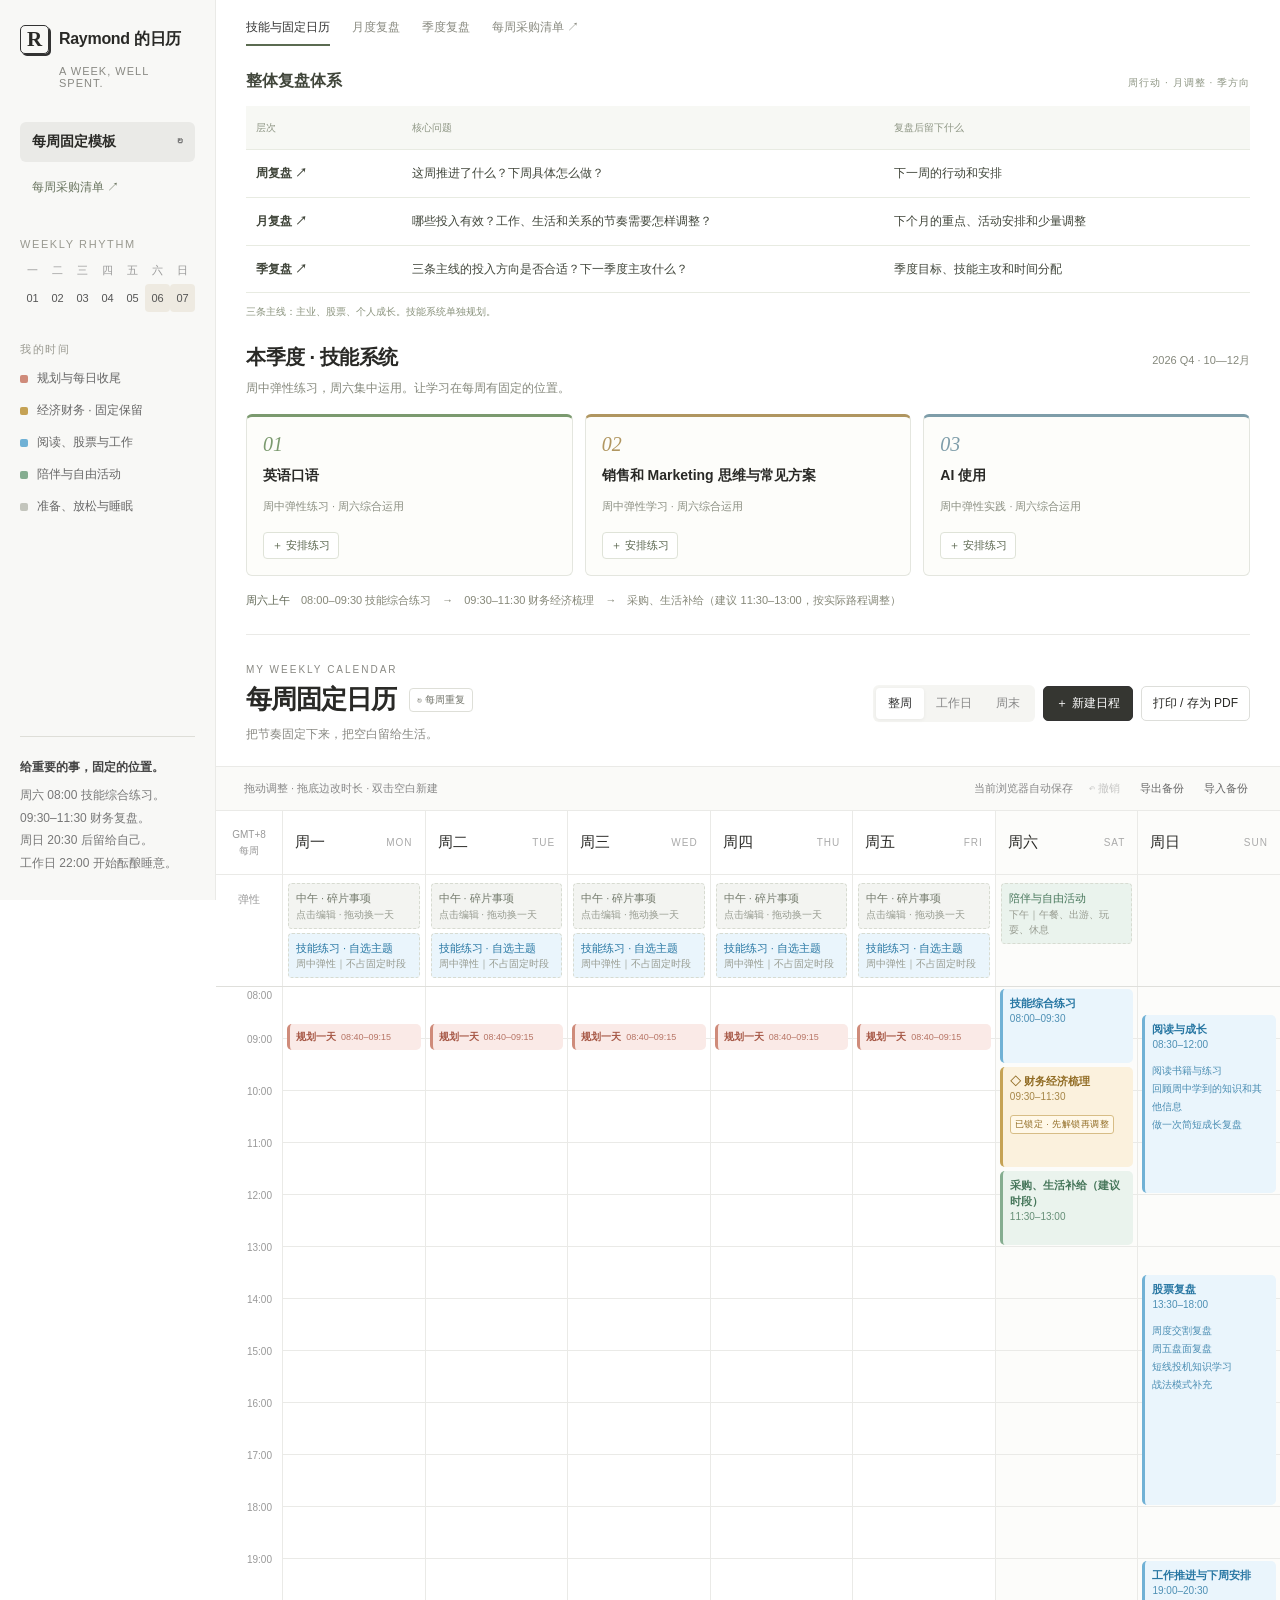
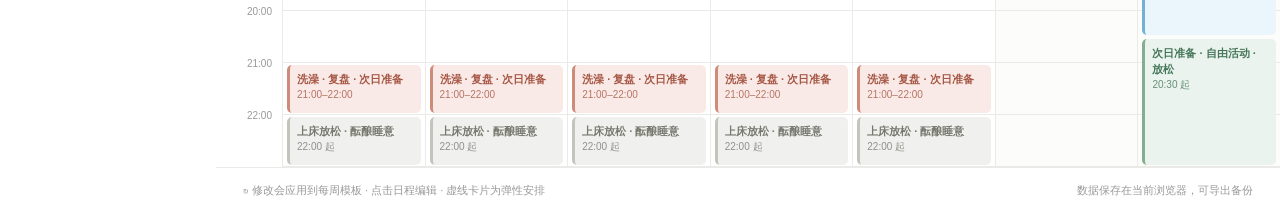
==== docs/index.html @ 2f9216f2 "Publish weekly rhythm calendar and monthly quarterly reviews" ====
<!doctype html>
<html lang="zh-CN">
<head>
<meta charset="utf-8"><meta name="viewport" content="width=device-width,initial-scale=1">
<meta name="theme-color" content="#f8f8f6"><title>每周固定日历 · Raymond</title>
<style>
:root{--ink:#292926;--muted:#898983;--line:#eaeae7;--paper:#fff;--sidebar:#f8f8f6;--hour:52px;--blue:#eaf5fc;--blue-ink:#2877a3;--green:#eaf3ed;--green-ink:#46765a;--rose:#faeae7;--rose-ink:#a65745;--gold:#fbf1dd;--gold-ink:#916c24}*{box-sizing:border-box}body{margin:0;color:var(--ink);background:var(--paper);font-family:"Segoe UI","Microsoft YaHei",sans-serif;font-size:14px}button{font:inherit;cursor:pointer;color:inherit}button:focus-visible{outline:3px solid #6fa3c2;outline-offset:3px}button{touch-action:manipulation}.app{display:flex;min-height:100vh}.sidebar{width:216px;flex-shrink:0;background:var(--sidebar);border-right:1px solid var(--line);padding:25px 20px;display:flex;flex-direction:column;position:sticky;top:0;height:100vh}.brand{display:flex;align-items:center;gap:10px;font-size:16px;font-weight:650;letter-spacing:-.3px}.logo{border:1.5px solid #333;border-radius:5px;height:29px;width:29px;display:grid;place-items:center;font:600 21px Georgia,serif;box-shadow:2px 2px 0 #333}.owner{margin:11px 0 33px 39px;color:var(--muted);font-size:11px;letter-spacing:1px}.nav{border:0;border-radius:6px;background:#eaeae7;text-align:left;padding:11px 12px;font-weight:600;display:flex;justify-content:space-between}.nav span{color:#777;font-size:12px}.label{color:#999990;font-size:11px;letter-spacing:1.6px;margin:30px 0 13px}.weekmini{display:grid;grid-template-columns:repeat(7,1fr);text-align:center;gap:6px 0;font-size:11px;color:#999}.weekmini b{font-weight:500;color:#555;line-height:28px}.weekmini b:nth-last-child(-n+2){background:#eeeae1;border-radius:4px}.legend{display:grid;gap:15px;font-size:12px;color:#666}.legend div{display:flex;align-items:center;gap:9px}.dot{width:8px;height:8px;border-radius:2px;background:var(--dot)}.fixed-note{border-top:1px solid #deded8;margin-top:auto;padding-top:19px;line-height:1.9;color:#777;font-size:12px}.fixed-note strong{display:block;color:#444;font-weight:600;margin-bottom:5px}.main{min-width:0;flex:1}.topbar{padding:26px 30px 23px;display:flex;align-items:center;justify-content:space-between;gap:20px}.eyebrow{font-size:10px;letter-spacing:2px;color:var(--muted);margin-bottom:7px}.title{display:flex;align-items:center;gap:13px}h1{font-size:26px;letter-spacing:-1px;margin:0;font-weight:650}.pill{font-size:10px;color:#73756b;border:1px solid #dedfd8;padding:4px 7px;border-radius:4px;white-space:nowrap}.subtitle{color:var(--muted);font-size:12px;margin-top:9px}.actions{display:flex;align-items:center;gap:12px}.tabs{display:flex;background:#f5f5f2;border-radius:6px;padding:3px}.tabs button{padding:7px 12px;background:none;border:0;border-radius:4px;color:#888;font-size:12px;white-space:nowrap}.tabs button[aria-pressed="true"]{background:#fff;color:#333;box-shadow:0 1px 4px #0000000e}.print{border:1px solid #dddeda;background:#fff;padding:8px 11px;border-radius:5px;font-size:12px;white-space:nowrap}.calendar-scroll{overflow:auto;border-top:1px solid var(--line)}.calendar{min-width:960px;--cols:7}.head,.flex-row,.grid{display:grid;grid-template-columns:66px repeat(var(--cols),minmax(0,1fr))}.head{height:64px;background:#fff;border-bottom:1px solid var(--line)}.tz{color:#999;font-size:10px;text-align:center;align-self:center;line-height:1.6}.day-head{border-left:1px solid var(--line);padding:13px 12px;display:flex;justify-content:space-between;align-items:center}.day-head strong{font-size:15px;font-weight:550;white-space:nowrap}.day-head small{font-size:10px;color:#aaa;letter-spacing:1px}.weekend{background:#fcfcfa}.flex-row{min-height:84px;border-bottom:1px solid #dfdfdb}.flex-label{font-size:11px;color:#999;text-align:center;padding-top:17px}.flex-cell{padding:8px 5px;border-left:1px solid var(--line);display:flex;flex-direction:column;gap:4px}.flex-event{display:block;width:100%;background:#f3f4f1;color:#737a6c;border:1px dashed #d7dbd1;border-radius:4px;padding:6px 7px;font-size:11px;text-align:left;line-height:1.5}.flex-event small{display:block;color:#979b90;font-size:10px}.flex-event.sat{background:var(--green);border-color:#cfdfd1;color:var(--green-ink)}.flex-empty{color:#b0b0a9;font-size:10px;padding:9px 6px}.grid{position:relative;height:calc(var(--hour)*15)}.times{position:relative}.time{position:absolute;right:10px;transform:translateY(-50%);color:#999;font-size:10px;font-variant-numeric:tabular-nums}.time:first-child{transform:translateY(3px)}.day{position:relative;border-left:1px solid var(--line);background-image:linear-gradient(to bottom,transparent calc(var(--hour) - 1px),var(--line) calc(var(--hour) - 1px));background-size:100% var(--hour)}.event{display:flex;flex-direction:column;align-items:flex-start;justify-content:flex-start;position:absolute;left:4px;right:4px;border:0;border-left:3px solid var(--accent);border-radius:5px;background:var(--bg);color:var(--fg);padding:7px 7px;text-align:left;overflow:hidden;transition:filter .15s,box-shadow .15s;line-height:1.45}.event:hover{filter:brightness(.98);box-shadow:0 2px 7px #00000010;z-index:2}.event strong{font-size:11px;font-weight:600;display:block}.event .clock{font-size:10px;font-variant-numeric:tabular-nums;opacity:.8}.event .desc{font-size:10px;opacity:.82;margin-top:9px;line-height:1.8}.event.compact{flex-direction:row;padding:3px 6px;display:flex;align-items:center;gap:5px;flex-wrap:wrap;align-content:center}.event.compact strong{font-size:10px}.event.compact .clock{font-size:9px}.event.blue{--bg:var(--blue);--fg:var(--blue-ink);--accent:#70b1d5}.event.rose{--bg:var(--rose);--fg:var(--rose-ink);--accent:#cf8b7a}.event.gold{--bg:var(--gold);--fg:var(--gold-ink);--accent:#c5a254}.event.green{--bg:var(--green);--fg:var(--green-ink);--accent:#85ad90}.event.grey{--bg:#f0f0ee;--fg:#77796f;--accent:#c3c5bc}.lock{display:inline-block;font-size:9px;letter-spacing:.5px;border:1px solid #d7bd86;background:#fff8e8;padding:2px 4px;margin-top:10px;border-radius:3px}.open-time{position:absolute;left:10px;right:10px;top:33%;text-align:center;color:#c4c4bd;font-size:10px;letter-spacing:1px;pointer-events:none}.foot{padding:15px 27px;color:#999;font-size:11px;display:flex;justify-content:space-between;gap:15px;border-top:1px solid var(--line)}dialog{border:1px solid #e2e2db;box-shadow:0 20px 70px #0002;border-radius:12px;max-width:440px;width:calc(100% - 32px);padding:30px;color:var(--ink)}dialog::backdrop{background:#1c241b44;backdrop-filter:blur(2px)}.close{position:absolute;right:13px;top:10px;background:none;border:0;font-size:24px;color:#999}dialog h2{font-size:21px;margin:12px 0;line-height:1.5}dialog p{color:#777;line-height:1.9;font-size:13px}.detail-time{font-size:12px;color:#777}.detail-rule{background:#f7f6f0;border-radius:6px;padding:12px 14px;font-size:12px;color:#84734d;line-height:1.8}.detail-list{padding-left:20px;line-height:2.2;font-size:13px}.no-print{display:block}@media(min-width:1650px){:root{--hour:58px}.event strong{font-size:13px}.event .desc{font-size:12px}.event .clock{font-size:11px}}@media(max-width:1100px){.sidebar{width:180px;padding:23px 15px}.topbar{padding:22px 20px;align-items:flex-start;flex-direction:column;gap:16px}.actions{width:100%;justify-content:space-between}}@media(max-width:700px){.sidebar{display:none}.topbar{padding:21px 18px}.subtitle{font-size:11px}h1{font-size:25px}.calendar[data-view="weekend"]{min-width:440px}.calendar[data-view="weekday"]{min-width:760px}.foot{padding:14px 18px;line-height:1.8;flex-direction:column;gap:2px}.print{padding:8px}.day-head{padding:12px 8px}.day-head small{display:none}}@media print{@page{size:A3 landscape;margin:10mm}:root{--hour:42px}.sidebar,.actions,.subtitle,.foot,dialog{display:none!important}.topbar{padding:0 0 16px}.calendar-scroll{overflow:visible}.calendar{min-width:0!important}.event{print-color-adjust:exact;-webkit-print-color-adjust:exact}.app{display:block}.grid{break-inside:avoid}.event .desc{font-size:9px}.head{height:40px}.flex-row{min-height:65px}}
</style>
<link rel="stylesheet" href="editor.css"><link rel="stylesheet" href="quarter.css"><link rel="stylesheet" href="review-framework.css"></head>
<body>
<div class="app">
<aside class="sidebar"><div class="brand"><span class="logo">R</span>Raymond 的日历</div><div class="owner">A WEEK, WELL SPENT.</div><div class="nav">每周固定模板 <span>↻</span></div><a class="shopping-link" href="shopping.html">每周采购清单 ↗</a><div class="label">WEEKLY RHYTHM</div><div class="weekmini"><span>一</span><span>二</span><span>三</span><span>四</span><span>五</span><span>六</span><span>日</span><b>01</b><b>02</b><b>03</b><b>04</b><b>05</b><b>06</b><b>07</b></div><div class="label">我的时间</div><div class="legend"><div><i class="dot" style="--dot:#cf8b7a"></i>规划与每日收尾</div><div><i class="dot" style="--dot:#c5a254"></i>经济财务 · 固定保留</div><div><i class="dot" style="--dot:#70b1d5"></i>阅读、股票与工作</div><div><i class="dot" style="--dot:#85ad90"></i>陪伴与自由活动</div><div><i class="dot" style="--dot:#c3c5bc"></i>准备、放松与睡眠</div></div><div class="fixed-note"><strong>给重要的事，固定的位置。</strong>周六 08:00 技能综合练习。<br>09:30–11:30 财务复盘。<br>周日 20:30 后留给自己。<br>工作日 22:00 开始酝酿睡意。</div></aside>
<main class="main"><nav class="page-links" aria-label="页面导航"><a class="active" href="index.html">技能与固定日历</a><a href="monthly.html">月度复盘</a><a href="quarterly.html">季度复盘</a><a href="shopping.html">每周采购清单 ↗</a></nav><div id="review-framework"></div><section class="skills-section" aria-labelledby="skills-heading"><div class="skills-heading"><h2 id="skills-heading">本季度 · 技能系统</h2><span>2026 Q4 · 10—12月</span></div><p class="skills-intro">周中弹性练习，周六集中运用。让学习在每周有固定的位置。</p><div class="skill-cards"><article class="skill-card" style="--skill-color:#7b9a6f"><span class="skill-number">01</span><h3>英语口语</h3><p>周中弹性练习 · 周六综合运用</p><button data-skill="英语口语">＋ 安排练习</button></article><article class="skill-card" style="--skill-color:#b09660"><span class="skill-number">02</span><h3>销售和 Marketing 思维与常见方案</h3><p>周中弹性学习 · 周六综合运用</p><button data-skill="销售和 Marketing">＋ 安排练习</button></article><article class="skill-card" style="--skill-color:#7e9da9"><span class="skill-number">03</span><h3>AI 使用</h3><p>周中弹性实践 · 周六综合运用</p><button data-skill="AI 使用">＋ 安排练习</button></article></div><div class="saturday-flow"><strong>周六上午</strong>　08:00–09:30 技能综合练习　→　09:30–11:30 财务经济梳理　→　采购、生活补给（建议 11:30–13:00，按实际路程调整）</div></section><header class="topbar"><div><div class="eyebrow">MY WEEKLY CALENDAR</div><div class="title"><h1>每周固定日历</h1><span class="pill">↻ 每周重复</span></div><div class="subtitle">把节奏固定下来，把空白留给生活。</div></div><div class="actions"><div class="tabs" aria-label="日历视图"><button data-view="all" aria-pressed="true">整周</button><button data-view="weekday" aria-pressed="false">工作日</button><button data-view="weekend" aria-pressed="false">周末</button></div><button class="primary" id="add-event">＋ 新建日程</button><button class="print" id="print">打印 / 存为 PDF</button></div></header>
<div class="edit-toolbar"><span>拖动调整 · 拖底边改时长 · 双击空白新建</span><div><span id="save-status" role="status">当前浏览器自动保存</span><button id="undo" disabled>↶ 撤销</button><button id="backup">导出备份</button><button id="import">导入备份</button><input id="import-file" type="file" accept="application/json,.json" hidden></div></div><div class="calendar-scroll"><div class="calendar" id="calendar" data-view="all" aria-label="每周固定日历"></div></div><footer class="foot"><span>↻ 修改会应用到每周模板 · 点击日程编辑 · 虚线卡片为弹性安排</span><span>数据保存在当前浏览器，可导出备份</span></footer></main></div>

<script type="module" src="app.js"></script><script type="module" src="review-framework.js"></script></body></html>
---- docs/editor.css ----
.primary{border:1px solid #333;background:#353631;color:white;border-radius:5px;padding:8px 12px;font-size:12px;white-space:nowrap}.actions{flex-wrap:wrap;gap:8px}.edit-toolbar{display:flex;justify-content:space-between;gap:10px;padding:10px 28px;background:#fafaf8;border-top:1px solid var(--line);font-size:11px;color:#888;align-items:center}.edit-toolbar>div{display:flex;align-items:center;gap:12px;flex-wrap:wrap}.edit-toolbar button{border:0;background:none;font-size:11px;padding:4px;color:#666}.edit-toolbar button:disabled{opacity:.35;cursor:default}.day{touch-action:pan-y;cursor:crosshair}.event,.flex-event{cursor:grab;touch-action:none;user-select:none}.event.locked,.flex-event.locked{cursor:pointer}.event{min-height:12px}.event .desc{pointer-events:none}.resize-handle{position:absolute;bottom:0;height:9px;left:0;right:0;cursor:ns-resize;opacity:0;background:linear-gradient(transparent,#0000000b)}.resize-handle:after{content:'';display:block;width:20px;height:2px;border-radius:2px;background:currentColor;margin:4px auto}.event:hover .resize-handle,.event:focus-visible .resize-handle{opacity:.7}.drag-source{opacity:.25}.drag-preview{position:fixed;pointer-events:none;border:1px solid #5d96b5;background:#e9f4fbe8;color:#357493;border-radius:5px;padding:7px;z-index:100;box-shadow:0 4px 16px #0002;font-size:11px;overflow:hidden;min-height:18px}.drag-preview strong{display:block}.drag-preview.invalid{border-color:#c05e4b;background:#fae7e3}.flex-cell{min-height:80px}.day-head small{pointer-events:none}.editor{max-width:480px;max-height:90vh;overflow:auto;padding:26px}.editor h2{font-size:19px;margin:3px 0 6px}.form-note{font-size:11px;color:#92928b;margin-bottom:18px;line-height:1.8}.form-field{display:block;margin:12px 0;color:#666;font-size:12px}.form-field input,.form-field textarea,.form-field select{display:block;margin-top:6px;border:1px solid #ddded6;border-radius:5px;padding:9px 10px;font:inherit;width:100%;background:white;color:#333}.form-field textarea{resize:vertical;min-height:65px}.form-field input:focus,.form-field textarea:focus,.form-field select:focus{outline:2px solid #9ab8ca;outline-offset:1px}.form-field input:disabled,.form-field textarea:disabled,.form-field select:disabled{background:#f4f4f1;color:#8a8a83}.form-row{display:flex;gap:12px}.form-row>*{flex:1;min-width:0}.check-field{display:flex;align-items:center;gap:7px;font-size:12px;color:#666;margin:13px 0}.check-field input{accent-color:#507b67}.lock-field{padding:10px 12px;background:#fbf3e3;border-radius:5px;color:#927035}.form-bottom{display:flex;justify-content:space-between;align-items:center;gap:8px;margin-top:20px}.form-bottom>div{display:flex;gap:8px}.secondary,.danger{border:1px solid #ddd;background:white;padding:8px 12px;border-radius:5px;font-size:12px}.danger{border-color:#e8cfca;color:#b25f4d}.danger:disabled{opacity:.4;cursor:default}.form-error{color:#b44b3d;font-size:12px;line-height:1.7;margin:10px 0}.form-error:empty{display:none}.toast{position:fixed;bottom:24px;left:50%;transform:translateX(-50%);z-index:1100;background:#333b33;color:white;border-radius:7px;padding:11px 18px;font-size:12px;box-shadow:0 4px 20px #0002;max-width:90vw;line-height:1.6}.toast:empty{display:none}.dragging{cursor:grabbing!important;user-select:none}.inline-lock{font-size:9px;opacity:.8}.flex-event.blue{background:#eaf5fc;color:#2877a3}.flex-event.rose{background:#faeae7;color:#a65745}.flex-event.green{background:#eaf3ed;color:#46765a}.flex-event.gold{background:#fbf1dd;color:#916c24}@media(max-width:1100px){.edit-toolbar{align-items:flex-start;flex-direction:column;padding:10px 20px}.actions{justify-content:flex-start}.actions .tabs{margin-right:auto}}@media(max-width:700px){.edit-toolbar{padding:9px 18px}.edit-toolbar>div{gap:9px}.actions .print{display:none}.calendar[data-view="weekend"]{min-width:360px}.editor{padding:22px}.event .resize-handle{opacity:.5}.event strong{font-size:10px}}@media print{.edit-toolbar,.resize-handle,.toast{display:none!important}.event{cursor:default}}
[hidden]{display:none!important}
---- docs/quarter.css ----
.page-links{display:flex;gap:22px;padding:19px 30px 0;font-size:12px}.page-links a{color:#8a8b81;text-decoration:none;padding-bottom:8px;border-bottom:2px solid transparent}.page-links a.active{color:#333;border-color:#5b6b51}.skills-section{margin:23px 30px 7px;padding-bottom:24px;border-bottom:1px solid var(--line)}.skills-heading{display:flex;align-items:baseline;justify-content:space-between;gap:12px}.skills-heading h2{font-size:20px;letter-spacing:-.5px;margin:0}.skills-heading span{font-size:11px;color:#85887c}.skills-intro{font-size:12px;color:#85887c;margin:9px 0 17px}.skill-cards{display:grid;grid-template-columns:repeat(3,minmax(0,1fr));gap:12px}.skill-card{border:1px solid #e4e6df;border-top:3px solid var(--skill-color);border-radius:6px;padding:16px;background:#fdfdfa;display:flex;flex-direction:column;align-items:flex-start}.skill-number{font:italic 20px Georgia,serif;color:var(--skill-color);margin-bottom:8px}.skill-card h3{font-size:14px;line-height:1.6;margin:0 0 10px;font-weight:600}.skill-card p{font-size:11px;color:#8a8e81;margin:0 0 15px;line-height:1.8}.skill-card button{margin-top:auto;background:white;border:1px solid #dfe3d8;border-radius:4px;color:#59654d;padding:5px 8px;font-size:11px}.saturday-flow{margin-top:14px;font-size:11px;color:#858778;line-height:1.9}.saturday-flow strong{color:#606755;font-weight:500}.shopping-link{display:block;color:#69745f;text-decoration:none;font-size:12px;padding:12px;margin-top:5px}.topbar{padding-top:22px}.event-link{font-size:12px;color:#4c7864;display:inline-block;margin:0 0 12px}.event-link:hover{text-decoration:none}@media(max-width:900px){.skill-cards{grid-template-columns:1fr}.skill-card{padding:12px 15px;display:grid;grid-template-columns:28px 1fr auto;gap:0 8px;align-items:center}.skill-number{grid-row:1/3;margin:0}.skill-card h3{margin:0;font-size:13px}.skill-card p{grid-column:2;margin:3px 0 0}.skill-card button{grid-column:3;grid-row:1/3;margin:0}.skills-section{margin:20px}.page-links{padding:18px 20px 0}.skills-intro{line-height:1.8}}@media(max-width:500px){.skill-card{grid-template-columns:22px 1fr}.skill-card button{grid-column:2;grid-row:auto;justify-self:start;margin-top:8px}.skills-heading{align-items:flex-start}.skills-heading span{font-size:10px;white-space:nowrap}}@media print{.page-links,.skill-card button{display:none}.skills-section{margin:0 0 15px;padding-bottom:12px}.skill-cards{grid-template-columns:repeat(3,1fr)}.skill-card{display:block}.skill-card h3{font-size:12px}}
---- docs/review-framework.css ----
.review-map{margin:25px 30px;color:#41463b}.map-heading{display:flex;align-items:baseline;justify-content:space-between;gap:15px;margin-bottom:14px}.map-heading h2{font-size:16px;margin:0;font-weight:600}.map-heading span{font-size:10px;color:#8e9684;letter-spacing:1px}.review-map table{border-collapse:collapse;width:100%;font-size:12px;line-height:1.9;text-align:left}.review-map th,.review-map td{padding:12px 15px;border-bottom:1px solid #e8ebe2;vertical-align:top}.review-map thead th{font-size:10px;font-weight:500;color:#8d9583;background:#f7f8f4}.review-map th:first-child{width:15%;padding-left:10px;white-space:nowrap}.review-map td:nth-child(2){width:48%}.review-map a{color:inherit;text-decoration:none}.review-map a:hover{text-decoration:underline}.review-map p{font-size:10px;color:#8b947e;margin:12px 0 0}.page-links{flex-wrap:wrap;gap:12px 22px}@media(max-width:650px){.review-map{margin:20px}.review-map th,.review-map td{padding:10px 8px;font-size:11px}.map-heading span{font-size:9px}.review-map th:first-child{padding-left:3px}}@media print{.review-map{margin:15px 0}.review-map table{font-size:10px}}
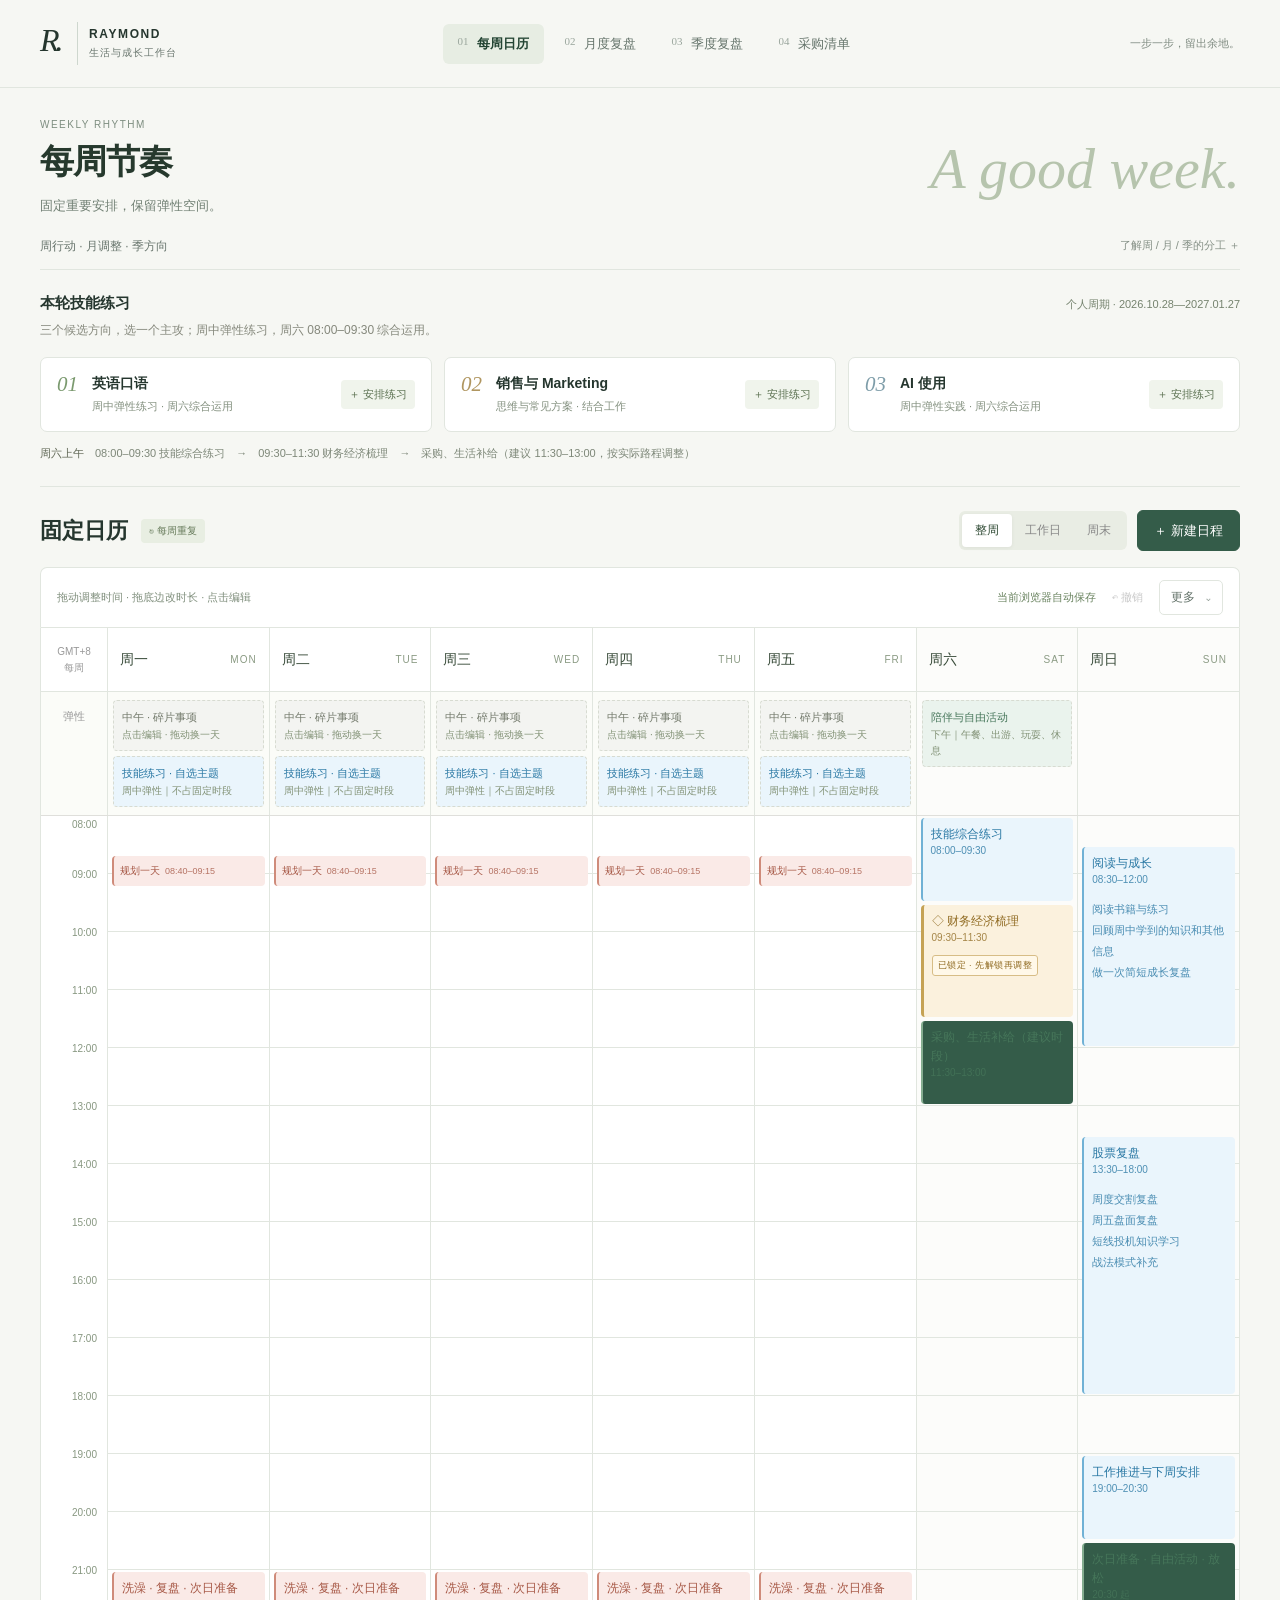
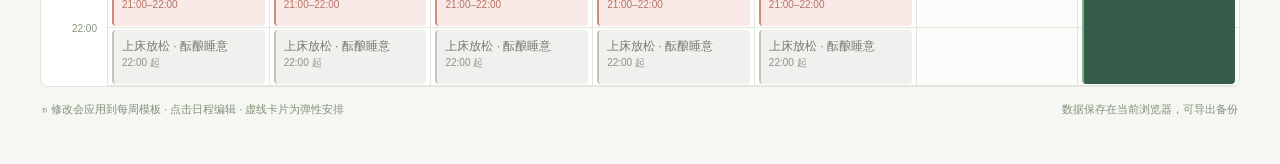
==== commit 2050fa77: "Streamline calendar navigation and guided review flow" ====
--- a/docs/index.html
+++ b/docs/index.html
@@ -6,13 +6,13 @@
 <style>
 :root{--ink:#292926;--muted:#898983;--line:#eaeae7;--paper:#fff;--sidebar:#f8f8f6;--hour:52px;--blue:#eaf5fc;--blue-ink:#2877a3;--green:#eaf3ed;--green-ink:#46765a;--rose:#faeae7;--rose-ink:#a65745;--gold:#fbf1dd;--gold-ink:#916c24}*{box-sizing:border-box}body{margin:0;color:var(--ink);background:var(--paper);font-family:"Segoe UI","Microsoft YaHei",sans-serif;font-size:14px}button{font:inherit;cursor:pointer;color:inherit}button:focus-visible{outline:3px solid #6fa3c2;outline-offset:3px}button{touch-action:manipulation}.app{display:flex;min-height:100vh}.sidebar{width:216px;flex-shrink:0;background:var(--sidebar);border-right:1px solid var(--line);padding:25px 20px;display:flex;flex-direction:column;position:sticky;top:0;height:100vh}.brand{display:flex;align-items:center;gap:10px;font-size:16px;font-weight:650;letter-spacing:-.3px}.logo{border:1.5px solid #333;border-radius:5px;height:29px;width:29px;display:grid;place-items:center;font:600 21px Georgia,serif;box-shadow:2px 2px 0 #333}.owner{margin:11px 0 33px 39px;color:var(--muted);font-size:11px;letter-spacing:1px}.nav{border:0;border-radius:6px;background:#eaeae7;text-align:left;padding:11px 12px;font-weight:600;display:flex;justify-content:space-between}.nav span{color:#777;font-size:12px}.label{color:#999990;font-size:11px;letter-spacing:1.6px;margin:30px 0 13px}.weekmini{display:grid;grid-template-columns:repeat(7,1fr);text-align:center;gap:6px 0;font-size:11px;color:#999}.weekmini b{font-weight:500;color:#555;line-height:28px}.weekmini b:nth-last-child(-n+2){background:#eeeae1;border-radius:4px}.legend{display:grid;gap:15px;font-size:12px;color:#666}.legend div{display:flex;align-items:center;gap:9px}.dot{width:8px;height:8px;border-radius:2px;background:var(--dot)}.fixed-note{border-top:1px solid #deded8;margin-top:auto;padding-top:19px;line-height:1.9;color:#777;font-size:12px}.fixed-note strong{display:block;color:#444;font-weight:600;margin-bottom:5px}.main{min-width:0;flex:1}.topbar{padding:26px 30px 23px;display:flex;align-items:center;justify-content:space-between;gap:20px}.eyebrow{font-size:10px;letter-spacing:2px;color:var(--muted);margin-bottom:7px}.title{display:flex;align-items:center;gap:13px}h1{font-size:26px;letter-spacing:-1px;margin:0;font-weight:650}.pill{font-size:10px;color:#73756b;border:1px solid #dedfd8;padding:4px 7px;border-radius:4px;white-space:nowrap}.subtitle{color:var(--muted);font-size:12px;margin-top:9px}.actions{display:flex;align-items:center;gap:12px}.tabs{display:flex;background:#f5f5f2;border-radius:6px;padding:3px}.tabs button{padding:7px 12px;background:none;border:0;border-radius:4px;color:#888;font-size:12px;white-space:nowrap}.tabs button[aria-pressed="true"]{background:#fff;color:#333;box-shadow:0 1px 4px #0000000e}.print{border:1px solid #dddeda;background:#fff;padding:8px 11px;border-radius:5px;font-size:12px;white-space:nowrap}.calendar-scroll{overflow:auto;border-top:1px solid var(--line)}.calendar{min-width:960px;--cols:7}.head,.flex-row,.grid{display:grid;grid-template-columns:66px repeat(var(--cols),minmax(0,1fr))}.head{height:64px;background:#fff;border-bottom:1px solid var(--line)}.tz{color:#999;font-size:10px;text-align:center;align-self:center;line-height:1.6}.day-head{border-left:1px solid var(--line);padding:13px 12px;display:flex;justify-content:space-between;align-items:center}.day-head strong{font-size:15px;font-weight:550;white-space:nowrap}.day-head small{font-size:10px;color:#aaa;letter-spacing:1px}.weekend{background:#fcfcfa}.flex-row{min-height:84px;border-bottom:1px solid #dfdfdb}.flex-label{font-size:11px;color:#999;text-align:center;padding-top:17px}.flex-cell{padding:8px 5px;border-left:1px solid var(--line);display:flex;flex-direction:column;gap:4px}.flex-event{display:block;width:100%;background:#f3f4f1;color:#737a6c;border:1px dashed #d7dbd1;border-radius:4px;padding:6px 7px;font-size:11px;text-align:left;line-height:1.5}.flex-event small{display:block;color:#979b90;font-size:10px}.flex-event.sat{background:var(--green);border-color:#cfdfd1;color:var(--green-ink)}.flex-empty{color:#b0b0a9;font-size:10px;padding:9px 6px}.grid{position:relative;height:calc(var(--hour)*15)}.times{position:relative}.time{position:absolute;right:10px;transform:translateY(-50%);color:#999;font-size:10px;font-variant-numeric:tabular-nums}.time:first-child{transform:translateY(3px)}.day{position:relative;border-left:1px solid var(--line);background-image:linear-gradient(to bottom,transparent calc(var(--hour) - 1px),var(--line) calc(var(--hour) - 1px));background-size:100% var(--hour)}.event{display:flex;flex-direction:column;align-items:flex-start;justify-content:flex-start;position:absolute;left:4px;right:4px;border:0;border-left:3px solid var(--accent);border-radius:5px;background:var(--bg);color:var(--fg);padding:7px 7px;text-align:left;overflow:hidden;transition:filter .15s,box-shadow .15s;line-height:1.45}.event:hover{filter:brightness(.98);box-shadow:0 2px 7px #00000010;z-index:2}.event strong{font-size:11px;font-weight:600;display:block}.event .clock{font-size:10px;font-variant-numeric:tabular-nums;opacity:.8}.event .desc{font-size:10px;opacity:.82;margin-top:9px;line-height:1.8}.event.compact{flex-direction:row;padding:3px 6px;display:flex;align-items:center;gap:5px;flex-wrap:wrap;align-content:center}.event.compact strong{font-size:10px}.event.compact .clock{font-size:9px}.event.blue{--bg:var(--blue);--fg:var(--blue-ink);--accent:#70b1d5}.event.rose{--bg:var(--rose);--fg:var(--rose-ink);--accent:#cf8b7a}.event.gold{--bg:var(--gold);--fg:var(--gold-ink);--accent:#c5a254}.event.green{--bg:var(--green);--fg:var(--green-ink);--accent:#85ad90}.event.grey{--bg:#f0f0ee;--fg:#77796f;--accent:#c3c5bc}.lock{display:inline-block;font-size:9px;letter-spacing:.5px;border:1px solid #d7bd86;background:#fff8e8;padding:2px 4px;margin-top:10px;border-radius:3px}.open-time{position:absolute;left:10px;right:10px;top:33%;text-align:center;color:#c4c4bd;font-size:10px;letter-spacing:1px;pointer-events:none}.foot{padding:15px 27px;color:#999;font-size:11px;display:flex;justify-content:space-between;gap:15px;border-top:1px solid var(--line)}dialog{border:1px solid #e2e2db;box-shadow:0 20px 70px #0002;border-radius:12px;max-width:440px;width:calc(100% - 32px);padding:30px;color:var(--ink)}dialog::backdrop{background:#1c241b44;backdrop-filter:blur(2px)}.close{position:absolute;right:13px;top:10px;background:none;border:0;font-size:24px;color:#999}dialog h2{font-size:21px;margin:12px 0;line-height:1.5}dialog p{color:#777;line-height:1.9;font-size:13px}.detail-time{font-size:12px;color:#777}.detail-rule{background:#f7f6f0;border-radius:6px;padding:12px 14px;font-size:12px;color:#84734d;line-height:1.8}.detail-list{padding-left:20px;line-height:2.2;font-size:13px}.no-print{display:block}@media(min-width:1650px){:root{--hour:58px}.event strong{font-size:13px}.event .desc{font-size:12px}.event .clock{font-size:11px}}@media(max-width:1100px){.sidebar{width:180px;padding:23px 15px}.topbar{padding:22px 20px;align-items:flex-start;flex-direction:column;gap:16px}.actions{width:100%;justify-content:space-between}}@media(max-width:700px){.sidebar{display:none}.topbar{padding:21px 18px}.subtitle{font-size:11px}h1{font-size:25px}.calendar[data-view="weekend"]{min-width:440px}.calendar[data-view="weekday"]{min-width:760px}.foot{padding:14px 18px;line-height:1.8;flex-direction:column;gap:2px}.print{padding:8px}.day-head{padding:12px 8px}.day-head small{display:none}}@media print{@page{size:A3 landscape;margin:10mm}:root{--hour:42px}.sidebar,.actions,.subtitle,.foot,dialog{display:none!important}.topbar{padding:0 0 16px}.calendar-scroll{overflow:visible}.calendar{min-width:0!important}.event{print-color-adjust:exact;-webkit-print-color-adjust:exact}.app{display:block}.grid{break-inside:avoid}.event .desc{font-size:9px}.head{height:40px}.flex-row{min-height:65px}}
 </style>
-<link rel="stylesheet" href="editor.css"><link rel="stylesheet" href="quarter.css"><link rel="stylesheet" href="review-framework.css"></head>
-<body>
+<link rel="stylesheet" href="editor.css?v=20261028-ux1"><link rel="stylesheet" href="quarter.css?v=20261028-ux1"><link rel="stylesheet" href="review-framework.css?v=20261028-ux1"><link rel="stylesheet" href="site-ui.css?v=20261028-ux1"></head>
+<body data-page="weekly">
 <div class="app">
 <aside class="sidebar"><div class="brand"><span class="logo">R</span>Raymond 的日历</div><div class="owner">A WEEK, WELL SPENT.</div><div class="nav">每周固定模板 <span>↻</span></div><a class="shopping-link" href="shopping.html">每周采购清单 ↗</a><div class="label">WEEKLY RHYTHM</div><div class="weekmini"><span>一</span><span>二</span><span>三</span><span>四</span><span>五</span><span>六</span><span>日</span><b>01</b><b>02</b><b>03</b><b>04</b><b>05</b><b>06</b><b>07</b></div><div class="label">我的时间</div><div class="legend"><div><i class="dot" style="--dot:#cf8b7a"></i>规划与每日收尾</div><div><i class="dot" style="--dot:#c5a254"></i>经济财务 · 固定保留</div><div><i class="dot" style="--dot:#70b1d5"></i>阅读、股票与工作</div><div><i class="dot" style="--dot:#85ad90"></i>陪伴与自由活动</div><div><i class="dot" style="--dot:#c3c5bc"></i>准备、放松与睡眠</div></div><div class="fixed-note"><strong>给重要的事，固定的位置。</strong>周六 08:00 技能综合练习。<br>09:30–11:30 财务复盘。<br>周日 20:30 后留给自己。<br>工作日 22:00 开始酝酿睡意。</div></aside>
-<main class="main"><nav class="page-links" aria-label="页面导航"><a class="active" href="index.html">技能与固定日历</a><a href="monthly.html">月度复盘</a><a href="quarterly.html">季度复盘</a><a href="shopping.html">每周采购清单 ↗</a></nav><div id="review-framework"></div><section class="skills-section" aria-labelledby="skills-heading"><div class="skills-heading"><h2 id="skills-heading">本季度 · 技能系统</h2><span>2026 Q4 · 10—12月</span></div><p class="skills-intro">周中弹性练习，周六集中运用。让学习在每周有固定的位置。</p><div class="skill-cards"><article class="skill-card" style="--skill-color:#7b9a6f"><span class="skill-number">01</span><h3>英语口语</h3><p>周中弹性练习 · 周六综合运用</p><button data-skill="英语口语">＋ 安排练习</button></article><article class="skill-card" style="--skill-color:#b09660"><span class="skill-number">02</span><h3>销售和 Marketing 思维与常见方案</h3><p>周中弹性学习 · 周六综合运用</p><button data-skill="销售和 Marketing">＋ 安排练习</button></article><article class="skill-card" style="--skill-color:#7e9da9"><span class="skill-number">03</span><h3>AI 使用</h3><p>周中弹性实践 · 周六综合运用</p><button data-skill="AI 使用">＋ 安排练习</button></article></div><div class="saturday-flow"><strong>周六上午</strong>　08:00–09:30 技能综合练习　→　09:30–11:30 财务经济梳理　→　采购、生活补给（建议 11:30–13:00，按实际路程调整）</div></section><header class="topbar"><div><div class="eyebrow">MY WEEKLY CALENDAR</div><div class="title"><h1>每周固定日历</h1><span class="pill">↻ 每周重复</span></div><div class="subtitle">把节奏固定下来，把空白留给生活。</div></div><div class="actions"><div class="tabs" aria-label="日历视图"><button data-view="all" aria-pressed="true">整周</button><button data-view="weekday" aria-pressed="false">工作日</button><button data-view="weekend" aria-pressed="false">周末</button></div><button class="primary" id="add-event">＋ 新建日程</button><button class="print" id="print">打印 / 存为 PDF</button></div></header>
-<div class="edit-toolbar"><span>拖动调整 · 拖底边改时长 · 双击空白新建</span><div><span id="save-status" role="status">当前浏览器自动保存</span><button id="undo" disabled>↶ 撤销</button><button id="backup">导出备份</button><button id="import">导入备份</button><input id="import-file" type="file" accept="application/json,.json" hidden></div></div><div class="calendar-scroll"><div class="calendar" id="calendar" data-view="all" aria-label="每周固定日历"></div></div><footer class="foot"><span>↻ 修改会应用到每周模板 · 点击日程编辑 · 虚线卡片为弹性安排</span><span>数据保存在当前浏览器，可导出备份</span></footer></main></div>
+<main class="main"><div class="workspace-hero"><div><div class="eyebrow">WEEKLY RHYTHM</div><h1>每周节奏</h1><p>固定重要安排，保留弹性空间。</p></div><span class="weekly-key">A good week.</span></div><div id="review-framework"></div><section class="skills-section" aria-labelledby="skills-heading"><div class="skills-heading"><h2 id="skills-heading">本轮技能练习</h2><span>个人周期 · 2026.10.28—2027.01.27</span></div><p class="skills-intro">三个候选方向，选一个主攻；周中弹性练习，周六 08:00–09:30 综合运用。</p><div class="skill-cards"><article class="skill-card" style="--skill-color:#7b9a6f"><span class="skill-number">01</span><h3>英语口语</h3><p>周中弹性练习 · 周六综合运用</p><button data-skill="英语口语">＋ 安排练习</button></article><article class="skill-card" style="--skill-color:#b09660"><span class="skill-number">02</span><h3>销售与 Marketing</h3><p>思维与常见方案 · 结合工作</p><button data-skill="销售和 Marketing">＋ 安排练习</button></article><article class="skill-card" style="--skill-color:#7e9da9"><span class="skill-number">03</span><h3>AI 使用</h3><p>周中弹性实践 · 周六综合运用</p><button data-skill="AI 使用">＋ 安排练习</button></article></div><div class="saturday-flow"><strong>周六上午</strong>　08:00–09:30 技能综合练习　→　09:30–11:30 财务经济梳理　→　采购、生活补给（建议 11:30–13:00，按实际路程调整）</div></section><header class="topbar"><div><div class="eyebrow">MY WEEKLY CALENDAR</div><div class="title"><h2>固定日历</h2><span class="pill">↻ 每周重复</span></div><div class="subtitle">把节奏固定下来，把空白留给生活。</div></div><div class="actions"><div class="tabs" aria-label="日历视图"><button data-view="all" aria-pressed="true">整周</button><button data-view="weekday" aria-pressed="false">工作日</button><button data-view="weekend" aria-pressed="false">周末</button></div><button class="primary" id="add-event">＋ 新建日程</button></div></header>
+<div class="edit-toolbar"><span>拖动调整时间 · 拖底边改时长 · 点击编辑</span><div><span id="save-status" role="status">当前浏览器自动保存</span><button id="undo" disabled>↶ 撤销</button><div data-utility="更多"><button id="backup">导出备份</button><button id="import">导入备份</button><button class="print" id="print">打印 / 存为 PDF</button></div><input id="import-file" type="file" accept="application/json,.json" hidden></div></div><div class="calendar-scroll"><div class="calendar" id="calendar" data-view="all" aria-label="每周固定日历"></div></div><footer class="foot"><span>↻ 修改会应用到每周模板 · 点击日程编辑 · 虚线卡片为弹性安排</span><span>数据保存在当前浏览器，可导出备份</span></footer></main></div>
 
-<script type="module" src="app.js"></script><script type="module" src="review-framework.js"></script></body></html>
+<script type="module" src="app.js?v=20261028-ux1"></script><script type="module" src="review-framework.js?v=20261028-ux1"></script><script type="module" src="site-ui.js?v=20261028-ux1"></script></body></html>
 
 
--- a/docs/site-ui.css
+++ b/docs/site-ui.css
@@ -0,0 +1,16 @@
+/* Shared quiet workspace: warm paper, ink, and restrained moss accents. */
+:root{--ink:#25362e;--muted:#69766e;--line:#e1e6df;--paper:#f6f7f3;--accent:#345c49;--tint:#edf2eb;--green:#345c49}body,body[data-kind=quarterly]{--ink:#25362e;--muted:#69766e;--line:#e1e6df;--accent:#345c49;--tint:#edf2eb;--paper:#f6f7f3;margin:0;background:var(--paper);color:var(--ink);font-family:"Microsoft YaHei UI","PingFang SC","Segoe UI",sans-serif;font-size:14px;-webkit-font-smoothing:antialiased}body[data-kind=quarterly]{--accent:#8b623b;--tint:#f5eee5}.site-header{height:88px;max-width:1440px;margin:auto;padding:0 40px;display:flex;align-items:center;justify-content:space-between;gap:28px;border-bottom:1px solid var(--line)}.site-brand{display:flex;align-items:center;gap:11px;text-decoration:none!important;color:var(--ink);font:600 12px "Segoe UI",sans-serif;letter-spacing:1.6px;flex-shrink:0}.site-mark{font:italic 32px Georgia,serif;letter-spacing:-4px;width:38px;height:43px;border-right:1px solid #ced7ce}.site-brand small{display:block;margin-top:5px;font-size:10px;font-weight:400;letter-spacing:1px;color:var(--muted)}.site-header .site-nav{display:flex;align-items:center;gap:6px;border:0;padding:0;margin:0;font-size:13px}.site-nav a{display:flex;gap:8px;padding:11px 15px;color:#65746b;border-radius:6px;text-decoration:none;white-space:nowrap}.site-nav a small{font:11px Georgia,serif;color:#9aa69d}.site-nav a:hover{background:#ebefe8;text-decoration:none}.site-nav a[aria-current]{background:#e7ede3;color:#244534;font-weight:600}.site-caption{font-size:11px;color:#7f8b81;white-space:nowrap}.skip-link{position:absolute;left:16px;top:-80px;z-index:2000;background:#253e2e;color:white;padding:12px}.skip-link:focus{top:12px}a{color:var(--accent)}button,input,select,textarea{font:inherit}button{transition:background .15s,border-color .15s}button:focus-visible,a:focus-visible,summary:focus-visible{outline:2px solid var(--accent);outline-offset:4px}button.primary,.primary{background:var(--accent);color:#fff;border:1px solid var(--accent);border-radius:6px;padding:10px 16px;font-size:13px;line-height:1.5;font-weight:500;box-shadow:none}button.primary:hover,.primary:hover{background:#284936;color:white;border-color:#284936}.eyebrow,.micro-label{font-size:10px;letter-spacing:1.5px;color:#7e8e80}.page-links,.review-nav,.page>nav,.sidebar{display:none!important}.main,.review-shell,.page{max-width:1360px;margin:0 auto;padding:0 40px 32px;width:100%}.app{display:block;min-height:0}.utility-menu{position:relative;display:inline-block;font-size:12px;z-index:25}.utility-menu>summary{cursor:pointer;list-style:none;padding:8px 11px;border:1px solid var(--line);border-radius:5px;color:#637269;background:#fff;white-space:nowrap}.utility-menu>summary::-webkit-details-marker{display:none}.utility-menu>summary:after{content:'⌄';padding-left:10px}.utility-menu .utility-content{position:absolute;right:0;top:100%;margin:7px 0 0;padding:9px;background:white;border:1px solid var(--line);border-radius:8px;box-shadow:0 12px 36px #25362e16;display:flex;flex-direction:column;align-items:stretch;gap:4px;min-width:170px}.utility-content button{border:0!important;background:transparent!important;color:var(--ink)!important;text-align:left;padding:10px 12px!important;font-size:12px!important;white-space:nowrap}.utility-content button:hover{background:var(--tint)!important}.utility-content label{font-size:11px;line-height:1.8}.utility-content select{max-width:220px}.framework-fold{margin:0 0 24px;border-bottom:1px solid var(--line);padding:0 0 14px;color:var(--muted);font-size:12px}.framework-fold>summary{cursor:pointer;display:flex;justify-content:space-between;gap:10px;list-style:none}.framework-fold summary:after{content:'了解周 / 月 / 季的分工 ＋';font-size:11px;color:#859086}.framework-fold[open] summary:after{content:'收起 −'}.framework-fold .review-map{margin:14px 0 0!important;border:0!important;border-radius:5px;padding:16px!important;background:#fff!important}.review-map table{font-size:12px}.review-map .map-heading{display:none}.review-map p{font-size:12px!important;line-height:1.8;color:#6b776f!important}.review-hero{padding:36px 0 23px;align-items:center}.review-hero h1,.page>header h1,.workspace-hero h1{font-size:34px;line-height:1.3;font-weight:600;letter-spacing:-1px;color:#26392d;margin:9px 0 12px}.review-hero p,.page>header p{font-size:13px;line-height:1.8;color:#718074}.hero-letter{font:italic 70px Georgia,serif;color:var(--accent);opacity:.22}.review-shell .review-map{margin:0}.period-bar{padding:14px 0;border-top:0;gap:14px}.period-picker label{font-size:12px}.period-picker input,.period-picker select{font-size:13px;padding:9px;background:#fff}.period-tools button{padding:9px 12px;font-size:12px}.period-tools #save-now{color:var(--accent);background:var(--tint);border-color:transparent}.save-line{margin:11px 0 17px;font-size:11px;color:#6e7f70}.backup-row{margin-bottom:0}.flow-dashboard{display:flex;align-items:center;justify-content:space-between;gap:24px;padding:20px 24px;background:#fff;border:1px solid var(--line);border-radius:8px;margin:0 0 24px}.flow-progress{display:grid;grid-template-columns:auto auto;gap:7px 20px;min-width:270px}.flow-progress .micro-label{grid-column:1/-1;font-size:10px}.flow-progress strong{font-size:18px;font-weight:600;line-height:1.5}.flow-progress>span:last-of-type{font-size:11px;align-self:center;color:var(--muted)}.flow-track{grid-column:1/-1;width:100%;height:3px;background:#e9eee7;margin-top:3px;border-radius:3px}.flow-track i{display:block;height:100%;background:var(--accent);transition:width .2s}.flow-cta{display:flex;align-items:center;gap:20px}.view-switch{display:flex;padding:3px;background:#f2f4ef;border-radius:6px}.view-switch button{font-size:12px;color:#788477;border:0;background:none;box-shadow:none;padding:7px 10px}.view-switch button[aria-pressed=true]{background:#fff;color:var(--ink);box-shadow:0 1px 3px #0000000a}.review-body{grid-template-columns:205px minmax(0,1fr);gap:24px}.review-aside{top:18px;max-height:90vh;overflow:auto}.review-aside .aside-title{font-size:10px;margin-top:7px;padding-left:10px}.review-aside a{font-size:12px;line-height:1.7;color:#69766d;padding:9px 10px;border-radius:5px;border-left:2px solid transparent;margin-bottom:3px}.review-aside a:hover{text-decoration:none;background:#edf1e9}.review-aside a[aria-current=step]{background:var(--tint);border-left-color:var(--accent);color:var(--accent);font-weight:600}.review-aside a[data-state="已完成"]:after{content:' ✓';color:var(--accent)}.review-aside a[data-state="已完成但待补数据"]:after{content:' ◐';color:#947344}.aside-note{font-size:11px;line-height:1.9;padding:5px 10px}.record-link{padding:10px;font-size:12px}.review-section{padding:28px;border-radius:8px;margin-bottom:20px;scroll-margin-top:20px;box-shadow:0 2px 4px #25362e03}.section-heading{gap:12px;align-items:center;flex-wrap:wrap;margin-bottom:10px}.section-number{font-size:24px;min-width:25px}.review-section h2{font-size:20px;line-height:1.6}.section-desc{margin:0 0 24px 37px;font-size:12px;color:#7c877c;line-height:1.8}.section-state{font-size:10px;margin-left:auto;padding:4px 8px;background:#f3f5f0;color:#71806f;border-radius:4px}.section-state:empty{display:none}.section-state[data-state="已完成"]{background:#eaf2e5;color:#436345}.section-state[data-state="已完成但待补数据"]{background:#fbf2dc;color:#977127}.field{font-size:12px;color:#576a5b;line-height:1.8;margin-top:18px;font-weight:500}.field input,.field textarea,.field select{background:#fcfdfa;border-color:#e1e6dd;margin-top:8px;font-size:13px;font-weight:400;line-height:1.9;border-radius:5px;padding:11px 12px;color:#314237}.field textarea{min-height:112px}.field textarea::placeholder,.field input::placeholder{color:#939d91}.field input:focus,.field textarea:focus,.field select:focus{background:#fff;border-color:#7e9e7b;outline:2px solid #d9e6d3;outline-offset:1px}.line-grid{gap:20px}.line-card{border-color:#d5e0cf;padding-left:16px}.manual-grid{gap:0 20px}.manual-note{font-size:12px;line-height:1.9;border-left-width:2px;background:var(--tint);color:#697a64;padding:12px 16px;margin:18px 0}.manual-guide{padding-top:14px;margin-top:22px}.manual-guide summary{font-size:13px;color:var(--accent)}.day-heading h2{font-size:38px;font-weight:400;line-height:1.4}.day-heading p{font-size:11px}.agenda-slot{padding:14px 10px;grid-template-columns:110px 1fr 70px;font-size:13px}.agenda-slot time{font-size:11px}.agenda-slot>span{font-size:11px}.day-agenda{margin-bottom:24px}.step-footer{display:flex;align-items:center;justify-content:space-between;gap:16px;margin-top:30px;border-top:1px solid var(--line);padding-top:20px}.step-footer>span{font-size:12px;color:var(--muted)}.step-footer button{padding:10px 15px;font-size:12px}.output ul{font-size:14px;line-height:1.9}.output h3{font-size:13px}.output{background:#eef3e9}.review-footer{margin-top:24px;padding-top:18px;font-size:11px}.entry-row{gap:10px}.entry-row input[type=text],.entry-row input[type=date]{font-size:13px;padding:11px}.add-row{font-size:12px;padding:9px 12px}.entry-row input[type=checkbox]{width:20px;height:20px}.evidence-card p,.evidence-card small{font-size:12px}.evidence-card strong{font-size:14px}.evidence-card{padding:16px}.flow-section[hidden]{display:none!important}
+/* Weekly calendar */
+.workspace-hero{padding:31px 0 21px;display:flex;justify-content:space-between;align-items:center;gap:20px}.workspace-hero p{font-size:13px;color:#718074;line-height:1.7;margin:0}.weekly-key{font:italic 58px Georgia,serif;color:#b6c4ad}.skills-section{margin:0 0 23px;padding:0 0 22px;border-bottom:1px solid var(--line)}.skills-heading h2{font-size:15px;letter-spacing:0}.skills-heading span{font-size:11px;color:#75836e}.skills-intro{font-size:12px;line-height:1.8;margin:7px 0 15px}.skill-card{display:grid;grid-template-columns:25px 1fr auto;gap:0 10px;padding:14px 16px;background:white;border:1px solid var(--line);border-radius:7px;border-top:1px solid var(--line);align-items:center}.skill-number{grid-row:1/3;font:italic 21px Georgia,serif;margin:0;align-self:start;color:var(--skill-color)}.skill-card h3{font-size:14px;line-height:1.6;margin:0}.skill-card p{font-size:11px;grid-column:2;margin:3px 0 0;color:#83907f}.skill-card button{font-size:11px;grid-column:3;grid-row:1/3;align-self:center;margin:0;padding:7px 8px;border:0;background:#f0f4ec;color:#5a7050}.saturday-flow{font-size:11px;line-height:1.8;color:#7d8778;margin-top:12px}.topbar{padding:0 0 16px;gap:20px;flex-direction:row;align-items:center}.topbar .eyebrow,.topbar .subtitle{display:none}.title h2{font-size:22px;margin:0;font-weight:600}.title .pill{border:0;background:#e8eee2;color:#677b5b;font-size:10px;border-radius:4px;padding:5px 8px}.actions{width:auto;gap:10px}.tabs{background:#e9ede4;padding:3px}.tabs button{font-size:12px;padding:8px 13px}.tabs button[aria-pressed=true]{background:white;color:#304b35}.edit-toolbar{padding:12px 16px;border:1px solid var(--line);border-bottom:0;border-radius:7px 7px 0 0;background:#fff;font-size:11px;color:#81907e;flex-direction:row;align-items:center}.edit-toolbar>div{gap:12px}.edit-toolbar #save-status{font-size:11px;color:#68825e}.calendar-scroll{border:1px solid var(--line);border-radius:0 0 8px 8px;background:#fff}.calendar{--hour:58px;min-width:1080px}.head{height:64px;position:relative;background:#fff}.day-head strong{font-size:14px;color:#374a38}.day-head small{font-size:10px;color:#8b9b84}.flex-row{background:#fbfcf8}.flex-event{font-size:11px;line-height:1.7;padding:7px 8px;border-radius:4px}.flex-event small{font-size:10px;line-height:1.6;color:#819175}.flex-cell{gap:5px}.event strong{font-size:12px;line-height:1.6;font-weight:500}.event .clock{font-size:10px}.event .desc{font-size:11px;line-height:1.9;margin-top:12px}.event.compact strong{font-size:10px}.event.compact .clock{font-size:9px}.event{padding:7px 8px;border-left-width:2px;border-radius:4px}.event.locked{border-left-width:3px}.lock{font-size:9px;padding:3px 5px}.time{font-size:10px;color:#879780}.foot{font-size:11px;color:#809079;padding:15px 2px;border:0}.calendar[data-view=weekend]{min-width:650px}.calendar[data-view=weekday]{min-width:850px}.editor{max-width:520px}.editor .form-field{font-size:13px}.editor .form-field input,.editor .form-field textarea,.editor .form-field select{font-size:14px;padding:11px}.editor .form-note{font-size:12px}.editor .form-bottom button{padding:10px 15px}
+/* Shopping */
+.page>header{padding:35px 0 25px}.page>header h1 span{font-size:11px;background:#eaf0e4;border:0;color:#6a805c;padding:5px 9px;margin-left:14px}.shopping-plan{background:#edf2e6;border:0;border-radius:6px;padding:13px 18px;gap:12px}.shopping-plan strong{font-size:12px;color:#4e6744}.shopping-plan p{font-size:11px;color:#798c6d;line-height:1.7}.shopping-plan .plan-icon{font-size:22px}.shopping-plan a{font-size:12px;color:#5c7950}.overview{padding:20px 0;gap:15px}.overview>div:first-child{gap:9px}.overview strong{font:27px Georgia,serif;color:#344e32}.overview button{padding:8px 11px;font-size:12px}.controls{margin:22px 0;gap:16px}.filters{padding:3px;background:#e9eee2;border-radius:6px}.filters button{font-size:12px;padding:8px 15px;color:#788b6c}.filters button[aria-pressed=true]{background:#fff;color:#375330;border-color:transparent}.controls input{width:240px;font-size:13px;padding:11px 13px;border-radius:6px}.shopping-note{font-size:11px;color:#839577;margin:0 0 15px}.group{box-shadow:none;border-color:#e2e8da;border-radius:8px}.group header{background:#fcfdf9;padding:16px 18px;border-bottom:1px solid #e9eee3}.group h2{font-size:14px;font-weight:600}.group h2 span{font-size:16px}.group header small{font-size:11px;color:#829478}.item{padding:14px 16px;gap:12px;min-height:66px;align-items:center}.item input[type=checkbox]{width:21px;height:21px;margin:0;border-radius:5px;align-self:flex-start;margin-top:3px}.item input:checked:after{line-height:19px;font-size:15px}.item-name{font-size:14px}.item .edit{font-size:11px;padding:6px 5px;color:#7c9070}.item .quantity{font-size:12px;margin-top:4px}.item-note{font-size:11px;line-height:1.8;color:#899780}.item .badge{font-size:10px;color:#96743d;background:#f8efdb;padding:2px 5px}.item.done{background:#fafcf7}.item.done .item-name{color:#9aa692}.group-caption{font-size:11px;padding:9px 16px;color:#8a987c}.item-count{font-weight:400}.page>footer{font-size:11px;padding-top:20px}.page>footer button{font-size:12px}.group.medicine{grid-column:span 2}dialog .form-bottom .primary{color:white}dialog label{font-size:13px}dialog input,dialog textarea,dialog select{font-size:14px!important}button:disabled{cursor:default;opacity:.4}
+@media(min-width:1600px){.main{max-width:1520px}.calendar{--hour:62px}.event strong{font-size:13px}}
+@media(max-width:1150px){.site-header{padding:0 26px;gap:18px}.site-caption{display:none}.main,.review-shell,.page{padding:0 26px 28px}.skill-cards{gap:10px;grid-template-columns:repeat(3,minmax(0,1fr))}.skill-card{grid-template-columns:22px 1fr;padding:13px}.skill-card button{grid-column:2;grid-row:3;justify-self:start;margin-top:9px}.topbar{flex-wrap:wrap}.review-body{grid-template-columns:180px minmax(0,1fr);gap:18px}.review-aside{display:block}.line-grid{grid-template-columns:1fr}.line-card{margin-bottom:12px}.flow-cta{gap:12px}.flow-dashboard{padding:18px}.flow-progress{min-width:230px}.flow-progress>span:last-of-type{grid-column:1/-1}}
+@media(max-width:800px){.site-header{height:auto;padding:18px 22px 0;display:block}.site-brand{margin-bottom:18px}.site-header .site-nav{justify-content:space-between;gap:0;overflow:auto}.site-nav a{font-size:12px;padding:11px 10px;border-radius:5px 5px 0 0}.site-nav a small{display:none}.main,.review-shell,.page{padding:0 20px 24px}.review-hero,.workspace-hero,.page>header{padding:26px 0 22px}.review-hero h1,.workspace-hero h1,.page>header h1{font-size:28px}.hero-letter,.weekly-key{font-size:50px}.review-body{display:block}.review-aside{display:none}.flow-dashboard{flex-direction:column;align-items:stretch;gap:16px;padding:17px}.flow-progress{grid-template-columns:auto auto;min-width:0}.flow-progress>span:last-of-type{grid-column:auto;text-align:right;font-size:10px}.flow-cta{justify-content:space-between}.flow-cta>.primary{font-size:12px;padding:9px 12px}.review-section{padding:21px}.section-desc{margin-left:0}.manual-grid,.rhythm-grid{grid-template-columns:1fr}.period-bar{align-items:flex-start;flex-direction:column;gap:12px}.period-tools{width:100%;justify-content:flex-start}.period-tools>.utility-menu{margin-left:auto}.save-line{flex-direction:column;gap:4px}.skills-heading{align-items:flex-start}.skill-cards{grid-template-columns:1fr}.skill-card{grid-template-columns:25px 1fr auto;padding:12px 15px;gap:0 10px}.skill-card button{grid-column:3;grid-row:1/3;margin:0}.saturday-flow{font-size:11px}.edit-toolbar{align-items:flex-start;gap:10px;flex-direction:column}.edit-toolbar>div{width:100%;justify-content:flex-end}.edit-toolbar #save-status{margin-right:auto}.calendar{--hour:62px}.calendar[data-view=weekend]{min-width:420px}.topbar{gap:12px}.actions{width:100%;justify-content:flex-start}.actions .tabs{margin-right:auto}.framework-fold summary:after{content:'查看分工 ＋'}.framework-fold .review-map{overflow:auto}.review-map table{min-width:460px}.day-heading{align-items:flex-start;gap:8px;flex-direction:column}.day-heading h2{font-size:32px}.day-heading p{margin:0}.agenda-slot{grid-template-columns:95px 1fr 56px;gap:9px;padding:13px 4px}.agenda-slot time{font-size:10px}.agenda-slot b{font-size:12px}.agenda-slot>span{font-size:10px}.review-section h2{font-size:18px}.section-state{font-size:9px}.step-footer{margin-top:24px}.step-footer>span{font-size:11px}.evidence-grid{grid-template-columns:1fr}.page>header{align-items:flex-start}.page>header h1 span{display:block;width:max-content;margin:10px 0 0}.page>header>.primary{margin-top:32px;font-size:12px}.page .overview{flex-wrap:wrap}.page .controls{flex-wrap:wrap}.page .controls input{width:100%}.page .filters{width:100%;justify-content:space-between}.page .filters button{padding:8px 13px}.page #groups{grid-template-columns:repeat(2,minmax(0,1fr))}.group.medicine{grid-column:span 2}.page>footer{align-items:flex-start;flex-direction:column;gap:18px}.site-header .site-nav a[aria-current]{border-bottom:2px solid var(--accent)}}
+@media(max-width:520px){.site-header{padding:16px 14px 0}.main,.review-shell,.page{padding:0 14px 24px}.review-section{padding:18px 15px}.day-heading h2{font-size:30px}.flow-progress{gap:6px 10px}.flow-progress strong{font-size:16px}.flow-cta{gap:8px}.view-switch button{padding:7px 8px;font-size:11px}.flow-progress>span:last-of-type{font-size:9px}.step-footer>span{max-width:145px}.step-footer button{font-size:12px;padding:9px 12px}.agenda-slot{grid-template-columns:88px 1fr}.agenda-slot>span{display:none}.site-nav a{padding:11px 9px}.skill-card h3{font-size:13px}.skill-card p{font-size:10px}.skill-card button{font-size:10px;padding:7px}.skills-heading span{max-width:150px;text-align:right;line-height:1.6;white-space:normal}.weekly-key{display:none}.actions .primary{padding:9px 12px;font-size:12px}.calendar[data-view=weekend]{min-width:380px}.page #groups{grid-template-columns:1fr}.group.medicine{grid-column:auto}.group.medicine .items{display:block}.page .overview .progress-track{flex-basis:100%;order:3}.field textarea{min-height:110px}.section-heading{gap:9px}.section-state{margin-left:0}.review-hero p{font-size:12px}.evidence-card p{font-size:12px}.output ul{font-size:13px}.review-footer{gap:8px;flex-direction:column}.title h2{font-size:20px}.page>header h1{font-size:27px}}
+@media(prefers-reduced-motion:reduce){*{scroll-behavior:auto!important;transition:none!important}}
+@media print{.site-header,.skip-link,.utility-menu,.flow-dashboard,.step-footer,.section-state,.framework-fold,.workspace-hero,.shopping-note{display:none!important}.flow-section[hidden]{display:block!important}.main,.review-shell,.page{max-width:none;padding:0}.review-aside{display:none!important}.review-body{display:block}.review-section{box-shadow:none;break-inside:auto}.manual-guide{display:block}.field textarea{height:auto}.skills-section{margin-top:0}.calendar{min-width:0;--hour:42px}.skill-cards{grid-template-columns:repeat(3,1fr)}.skill-card{display:block}.topbar{display:block}.actions{display:none}.page #groups{grid-template-columns:repeat(3,1fr)}.review-hero{padding-top:0}}
+
+.deliverable-line{padding:12px 15px;margin:-5px 0 20px;border:1px solid #dfe8d8;border-radius:5px;background:#f5f8f0;color:#637b54;font-size:12px;line-height:1.8}.item .item-name{margin:0;font-weight:400;cursor:pointer;color:inherit}.item.done .item-name{color:#9aa692}.setup-extra .manual-grid{padding-top:4px}.flow-section h2:focus{outline:none}
+
+.flow-mobile-nav{display:none}@media(max-width:800px){.flow-mobile-nav{display:flex;align-items:center;gap:12px;margin:0;padding-top:13px;border-top:1px solid var(--line);font-size:11px;color:var(--muted)}.flow-mobile-nav select{flex:1;min-width:0;border:1px solid var(--line);background:#fff;padding:9px;font-size:12px;border-radius:5px;color:var(--ink);margin:0}}
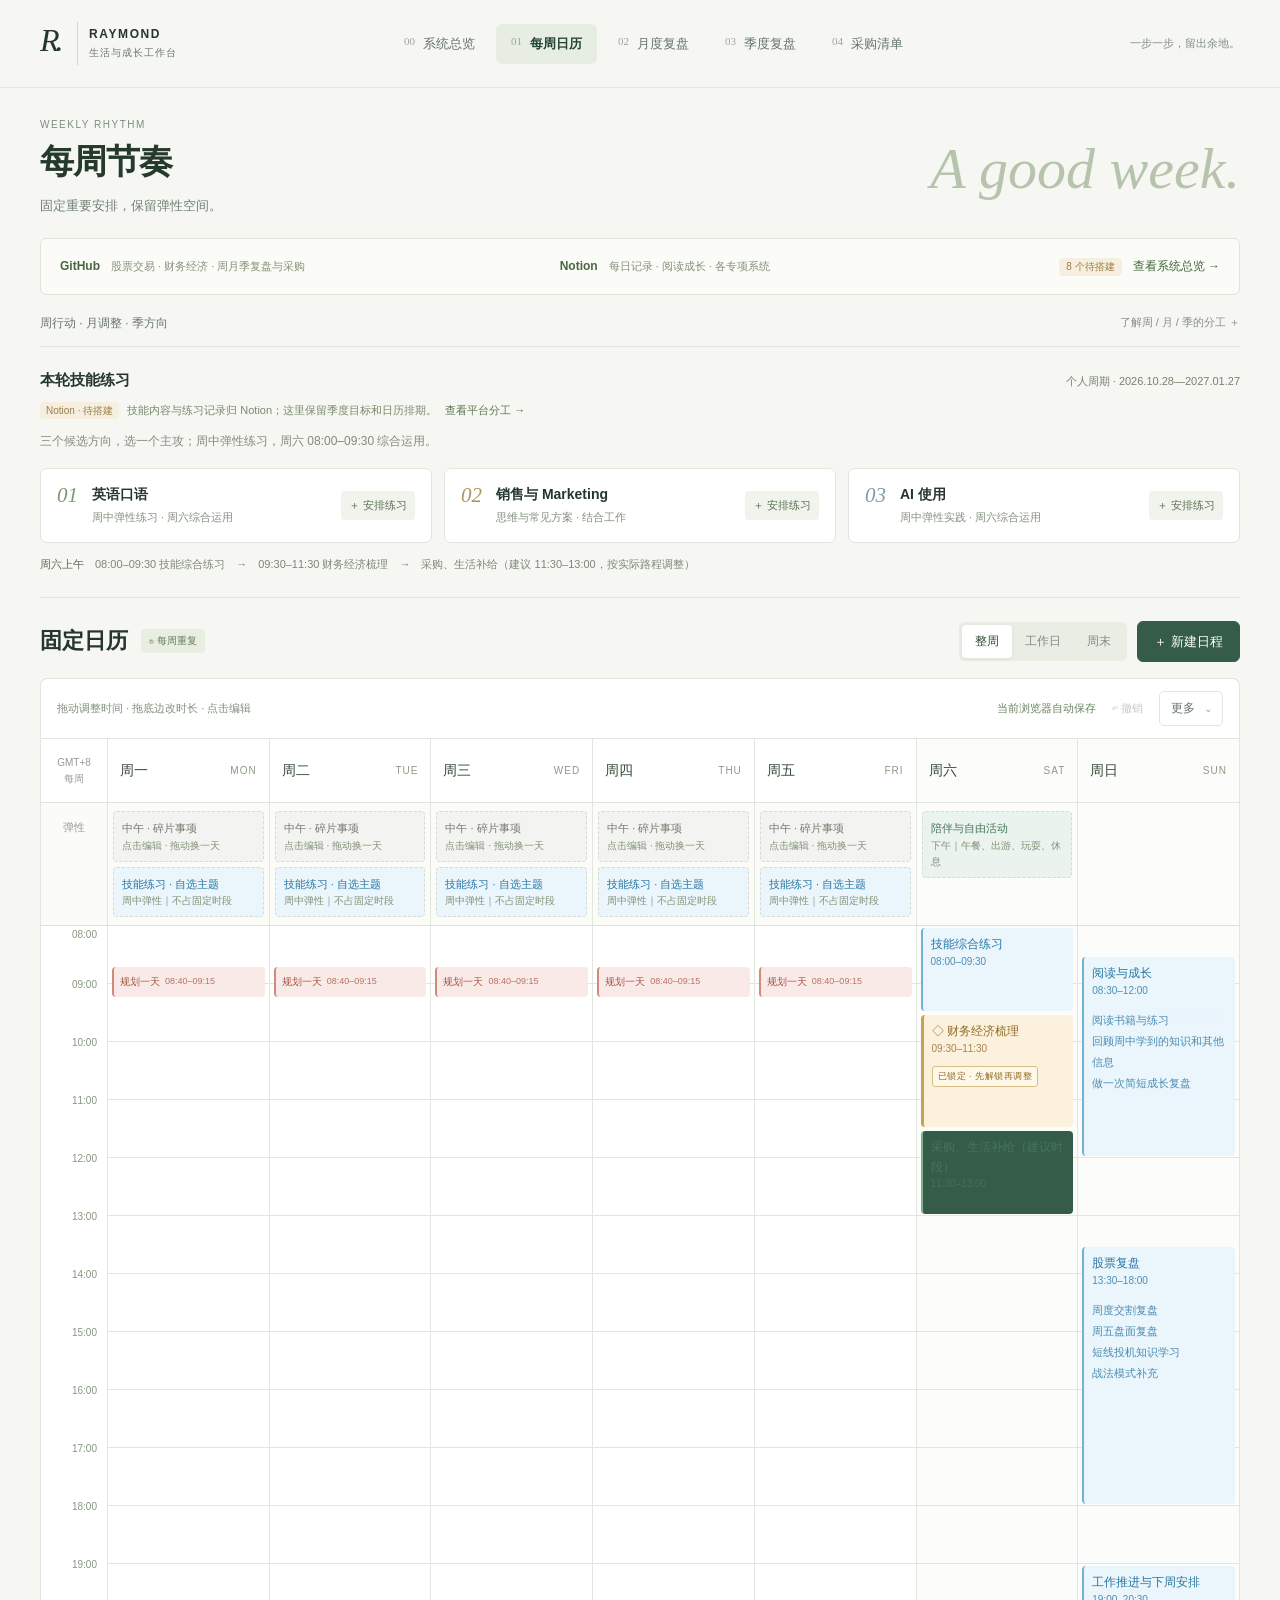
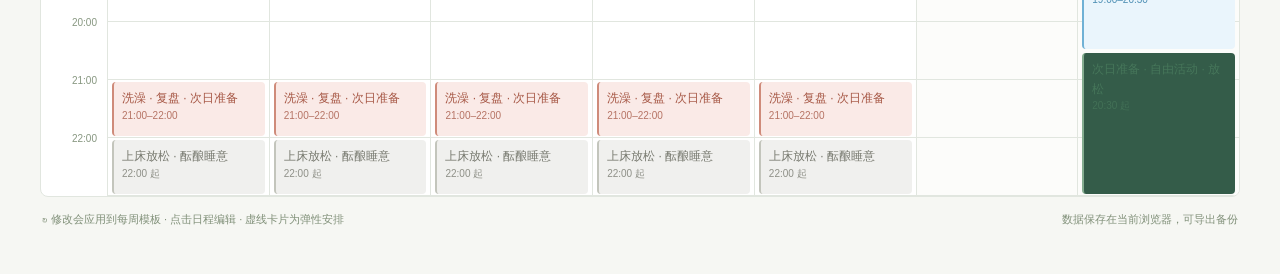
==== commit 604d9a0e: "Clarify GitHub and Notion system ownership and setup status" ====
--- a/docs/index.html
+++ b/docs/index.html
@@ -6,13 +6,13 @@
 <style>
 :root{--ink:#292926;--muted:#898983;--line:#eaeae7;--paper:#fff;--sidebar:#f8f8f6;--hour:52px;--blue:#eaf5fc;--blue-ink:#2877a3;--green:#eaf3ed;--green-ink:#46765a;--rose:#faeae7;--rose-ink:#a65745;--gold:#fbf1dd;--gold-ink:#916c24}*{box-sizing:border-box}body{margin:0;color:var(--ink);background:var(--paper);font-family:"Segoe UI","Microsoft YaHei",sans-serif;font-size:14px}button{font:inherit;cursor:pointer;color:inherit}button:focus-visible{outline:3px solid #6fa3c2;outline-offset:3px}button{touch-action:manipulation}.app{display:flex;min-height:100vh}.sidebar{width:216px;flex-shrink:0;background:var(--sidebar);border-right:1px solid var(--line);padding:25px 20px;display:flex;flex-direction:column;position:sticky;top:0;height:100vh}.brand{display:flex;align-items:center;gap:10px;font-size:16px;font-weight:650;letter-spacing:-.3px}.logo{border:1.5px solid #333;border-radius:5px;height:29px;width:29px;display:grid;place-items:center;font:600 21px Georgia,serif;box-shadow:2px 2px 0 #333}.owner{margin:11px 0 33px 39px;color:var(--muted);font-size:11px;letter-spacing:1px}.nav{border:0;border-radius:6px;background:#eaeae7;text-align:left;padding:11px 12px;font-weight:600;display:flex;justify-content:space-between}.nav span{color:#777;font-size:12px}.label{color:#999990;font-size:11px;letter-spacing:1.6px;margin:30px 0 13px}.weekmini{display:grid;grid-template-columns:repeat(7,1fr);text-align:center;gap:6px 0;font-size:11px;color:#999}.weekmini b{font-weight:500;color:#555;line-height:28px}.weekmini b:nth-last-child(-n+2){background:#eeeae1;border-radius:4px}.legend{display:grid;gap:15px;font-size:12px;color:#666}.legend div{display:flex;align-items:center;gap:9px}.dot{width:8px;height:8px;border-radius:2px;background:var(--dot)}.fixed-note{border-top:1px solid #deded8;margin-top:auto;padding-top:19px;line-height:1.9;color:#777;font-size:12px}.fixed-note strong{display:block;color:#444;font-weight:600;margin-bottom:5px}.main{min-width:0;flex:1}.topbar{padding:26px 30px 23px;display:flex;align-items:center;justify-content:space-between;gap:20px}.eyebrow{font-size:10px;letter-spacing:2px;color:var(--muted);margin-bottom:7px}.title{display:flex;align-items:center;gap:13px}h1{font-size:26px;letter-spacing:-1px;margin:0;font-weight:650}.pill{font-size:10px;color:#73756b;border:1px solid #dedfd8;padding:4px 7px;border-radius:4px;white-space:nowrap}.subtitle{color:var(--muted);font-size:12px;margin-top:9px}.actions{display:flex;align-items:center;gap:12px}.tabs{display:flex;background:#f5f5f2;border-radius:6px;padding:3px}.tabs button{padding:7px 12px;background:none;border:0;border-radius:4px;color:#888;font-size:12px;white-space:nowrap}.tabs button[aria-pressed="true"]{background:#fff;color:#333;box-shadow:0 1px 4px #0000000e}.print{border:1px solid #dddeda;background:#fff;padding:8px 11px;border-radius:5px;font-size:12px;white-space:nowrap}.calendar-scroll{overflow:auto;border-top:1px solid var(--line)}.calendar{min-width:960px;--cols:7}.head,.flex-row,.grid{display:grid;grid-template-columns:66px repeat(var(--cols),minmax(0,1fr))}.head{height:64px;background:#fff;border-bottom:1px solid var(--line)}.tz{color:#999;font-size:10px;text-align:center;align-self:center;line-height:1.6}.day-head{border-left:1px solid var(--line);padding:13px 12px;display:flex;justify-content:space-between;align-items:center}.day-head strong{font-size:15px;font-weight:550;white-space:nowrap}.day-head small{font-size:10px;color:#aaa;letter-spacing:1px}.weekend{background:#fcfcfa}.flex-row{min-height:84px;border-bottom:1px solid #dfdfdb}.flex-label{font-size:11px;color:#999;text-align:center;padding-top:17px}.flex-cell{padding:8px 5px;border-left:1px solid var(--line);display:flex;flex-direction:column;gap:4px}.flex-event{display:block;width:100%;background:#f3f4f1;color:#737a6c;border:1px dashed #d7dbd1;border-radius:4px;padding:6px 7px;font-size:11px;text-align:left;line-height:1.5}.flex-event small{display:block;color:#979b90;font-size:10px}.flex-event.sat{background:var(--green);border-color:#cfdfd1;color:var(--green-ink)}.flex-empty{color:#b0b0a9;font-size:10px;padding:9px 6px}.grid{position:relative;height:calc(var(--hour)*15)}.times{position:relative}.time{position:absolute;right:10px;transform:translateY(-50%);color:#999;font-size:10px;font-variant-numeric:tabular-nums}.time:first-child{transform:translateY(3px)}.day{position:relative;border-left:1px solid var(--line);background-image:linear-gradient(to bottom,transparent calc(var(--hour) - 1px),var(--line) calc(var(--hour) - 1px));background-size:100% var(--hour)}.event{display:flex;flex-direction:column;align-items:flex-start;justify-content:flex-start;position:absolute;left:4px;right:4px;border:0;border-left:3px solid var(--accent);border-radius:5px;background:var(--bg);color:var(--fg);padding:7px 7px;text-align:left;overflow:hidden;transition:filter .15s,box-shadow .15s;line-height:1.45}.event:hover{filter:brightness(.98);box-shadow:0 2px 7px #00000010;z-index:2}.event strong{font-size:11px;font-weight:600;display:block}.event .clock{font-size:10px;font-variant-numeric:tabular-nums;opacity:.8}.event .desc{font-size:10px;opacity:.82;margin-top:9px;line-height:1.8}.event.compact{flex-direction:row;padding:3px 6px;display:flex;align-items:center;gap:5px;flex-wrap:wrap;align-content:center}.event.compact strong{font-size:10px}.event.compact .clock{font-size:9px}.event.blue{--bg:var(--blue);--fg:var(--blue-ink);--accent:#70b1d5}.event.rose{--bg:var(--rose);--fg:var(--rose-ink);--accent:#cf8b7a}.event.gold{--bg:var(--gold);--fg:var(--gold-ink);--accent:#c5a254}.event.green{--bg:var(--green);--fg:var(--green-ink);--accent:#85ad90}.event.grey{--bg:#f0f0ee;--fg:#77796f;--accent:#c3c5bc}.lock{display:inline-block;font-size:9px;letter-spacing:.5px;border:1px solid #d7bd86;background:#fff8e8;padding:2px 4px;margin-top:10px;border-radius:3px}.open-time{position:absolute;left:10px;right:10px;top:33%;text-align:center;color:#c4c4bd;font-size:10px;letter-spacing:1px;pointer-events:none}.foot{padding:15px 27px;color:#999;font-size:11px;display:flex;justify-content:space-between;gap:15px;border-top:1px solid var(--line)}dialog{border:1px solid #e2e2db;box-shadow:0 20px 70px #0002;border-radius:12px;max-width:440px;width:calc(100% - 32px);padding:30px;color:var(--ink)}dialog::backdrop{background:#1c241b44;backdrop-filter:blur(2px)}.close{position:absolute;right:13px;top:10px;background:none;border:0;font-size:24px;color:#999}dialog h2{font-size:21px;margin:12px 0;line-height:1.5}dialog p{color:#777;line-height:1.9;font-size:13px}.detail-time{font-size:12px;color:#777}.detail-rule{background:#f7f6f0;border-radius:6px;padding:12px 14px;font-size:12px;color:#84734d;line-height:1.8}.detail-list{padding-left:20px;line-height:2.2;font-size:13px}.no-print{display:block}@media(min-width:1650px){:root{--hour:58px}.event strong{font-size:13px}.event .desc{font-size:12px}.event .clock{font-size:11px}}@media(max-width:1100px){.sidebar{width:180px;padding:23px 15px}.topbar{padding:22px 20px;align-items:flex-start;flex-direction:column;gap:16px}.actions{width:100%;justify-content:space-between}}@media(max-width:700px){.sidebar{display:none}.topbar{padding:21px 18px}.subtitle{font-size:11px}h1{font-size:25px}.calendar[data-view="weekend"]{min-width:440px}.calendar[data-view="weekday"]{min-width:760px}.foot{padding:14px 18px;line-height:1.8;flex-direction:column;gap:2px}.print{padding:8px}.day-head{padding:12px 8px}.day-head small{display:none}}@media print{@page{size:A3 landscape;margin:10mm}:root{--hour:42px}.sidebar,.actions,.subtitle,.foot,dialog{display:none!important}.topbar{padding:0 0 16px}.calendar-scroll{overflow:visible}.calendar{min-width:0!important}.event{print-color-adjust:exact;-webkit-print-color-adjust:exact}.app{display:block}.grid{break-inside:avoid}.event .desc{font-size:9px}.head{height:40px}.flex-row{min-height:65px}}
 </style>
-<link rel="stylesheet" href="editor.css?v=20261028-ux1"><link rel="stylesheet" href="quarter.css?v=20261028-ux1"><link rel="stylesheet" href="review-framework.css?v=20261028-ux1"><link rel="stylesheet" href="site-ui.css?v=20261028-ux1"></head>
+<link rel="stylesheet" href="editor.css?v=20261028-ux1"><link rel="stylesheet" href="quarter.css?v=20261028-ux1"><link rel="stylesheet" href="review-framework.css?v=20261028-ux1"><link rel="stylesheet" href="site-ui.css?v=20261028-ux1"><link rel="stylesheet" href="systems.css?v=20261028-platform1"></head>
 <body data-page="weekly">
 <div class="app">
 <aside class="sidebar"><div class="brand"><span class="logo">R</span>Raymond 的日历</div><div class="owner">A WEEK, WELL SPENT.</div><div class="nav">每周固定模板 <span>↻</span></div><a class="shopping-link" href="shopping.html">每周采购清单 ↗</a><div class="label">WEEKLY RHYTHM</div><div class="weekmini"><span>一</span><span>二</span><span>三</span><span>四</span><span>五</span><span>六</span><span>日</span><b>01</b><b>02</b><b>03</b><b>04</b><b>05</b><b>06</b><b>07</b></div><div class="label">我的时间</div><div class="legend"><div><i class="dot" style="--dot:#cf8b7a"></i>规划与每日收尾</div><div><i class="dot" style="--dot:#c5a254"></i>经济财务 · 固定保留</div><div><i class="dot" style="--dot:#70b1d5"></i>阅读、股票与工作</div><div><i class="dot" style="--dot:#85ad90"></i>陪伴与自由活动</div><div><i class="dot" style="--dot:#c3c5bc"></i>准备、放松与睡眠</div></div><div class="fixed-note"><strong>给重要的事，固定的位置。</strong>周六 08:00 技能综合练习。<br>09:30–11:30 财务复盘。<br>周日 20:30 后留给自己。<br>工作日 22:00 开始酝酿睡意。</div></aside>
-<main class="main"><div class="workspace-hero"><div><div class="eyebrow">WEEKLY RHYTHM</div><h1>每周节奏</h1><p>固定重要安排，保留弹性空间。</p></div><span class="weekly-key">A good week.</span></div><div id="review-framework"></div><section class="skills-section" aria-labelledby="skills-heading"><div class="skills-heading"><h2 id="skills-heading">本轮技能练习</h2><span>个人周期 · 2026.10.28—2027.01.27</span></div><p class="skills-intro">三个候选方向，选一个主攻；周中弹性练习，周六 08:00–09:30 综合运用。</p><div class="skill-cards"><article class="skill-card" style="--skill-color:#7b9a6f"><span class="skill-number">01</span><h3>英语口语</h3><p>周中弹性练习 · 周六综合运用</p><button data-skill="英语口语">＋ 安排练习</button></article><article class="skill-card" style="--skill-color:#b09660"><span class="skill-number">02</span><h3>销售与 Marketing</h3><p>思维与常见方案 · 结合工作</p><button data-skill="销售和 Marketing">＋ 安排练习</button></article><article class="skill-card" style="--skill-color:#7e9da9"><span class="skill-number">03</span><h3>AI 使用</h3><p>周中弹性实践 · 周六综合运用</p><button data-skill="AI 使用">＋ 安排练习</button></article></div><div class="saturday-flow"><strong>周六上午</strong>　08:00–09:30 技能综合练习　→　09:30–11:30 财务经济梳理　→　采购、生活补给（建议 11:30–13:00，按实际路程调整）</div></section><header class="topbar"><div><div class="eyebrow">MY WEEKLY CALENDAR</div><div class="title"><h2>固定日历</h2><span class="pill">↻ 每周重复</span></div><div class="subtitle">把节奏固定下来，把空白留给生活。</div></div><div class="actions"><div class="tabs" aria-label="日历视图"><button data-view="all" aria-pressed="true">整周</button><button data-view="weekday" aria-pressed="false">工作日</button><button data-view="weekend" aria-pressed="false">周末</button></div><button class="primary" id="add-event">＋ 新建日程</button></div></header>
+<main class="main"><div class="workspace-hero"><div><div class="eyebrow">WEEKLY RHYTHM</div><h1>每周节奏</h1><p>固定重要安排，保留弹性空间。</p></div><span class="weekly-key">A good week.</span></div><section class="platform-overview" aria-label="系统平台分工"><div><strong>GitHub</strong><span>股票交易 · 财务经济 · 周月季复盘与采购</span></div><div><strong>Notion</strong><span>每日记录 · 阅读成长 · 各专项系统</span></div><a href="systems.html"><small>8 个待搭建</small>查看系统总览 →</a></section><div id="review-framework"></div><section class="skills-section" aria-labelledby="skills-heading"><div class="skills-heading"><h2 id="skills-heading">本轮技能练习</h2><span>个人周期 · 2026.10.28—2027.01.27</span></div><p class="skills-platform"><span>Notion · 待搭建</span>技能内容与练习记录归 Notion；这里保留季度目标和日历排期。<a href="systems.html">查看平台分工 →</a></p><p class="skills-intro">三个候选方向，选一个主攻；周中弹性练习，周六 08:00–09:30 综合运用。</p><div class="skill-cards"><article class="skill-card" style="--skill-color:#7b9a6f"><span class="skill-number">01</span><h3>英语口语</h3><p>周中弹性练习 · 周六综合运用</p><button data-skill="英语口语">＋ 安排练习</button></article><article class="skill-card" style="--skill-color:#b09660"><span class="skill-number">02</span><h3>销售与 Marketing</h3><p>思维与常见方案 · 结合工作</p><button data-skill="销售和 Marketing">＋ 安排练习</button></article><article class="skill-card" style="--skill-color:#7e9da9"><span class="skill-number">03</span><h3>AI 使用</h3><p>周中弹性实践 · 周六综合运用</p><button data-skill="AI 使用">＋ 安排练习</button></article></div><div class="saturday-flow"><strong>周六上午</strong>　08:00–09:30 技能综合练习　→　09:30–11:30 财务经济梳理　→　采购、生活补给（建议 11:30–13:00，按实际路程调整）</div></section><header class="topbar"><div><div class="eyebrow">MY WEEKLY CALENDAR</div><div class="title"><h2>固定日历</h2><span class="pill">↻ 每周重复</span></div><div class="subtitle">把节奏固定下来，把空白留给生活。</div></div><div class="actions"><div class="tabs" aria-label="日历视图"><button data-view="all" aria-pressed="true">整周</button><button data-view="weekday" aria-pressed="false">工作日</button><button data-view="weekend" aria-pressed="false">周末</button></div><button class="primary" id="add-event">＋ 新建日程</button></div></header>
 <div class="edit-toolbar"><span>拖动调整时间 · 拖底边改时长 · 点击编辑</span><div><span id="save-status" role="status">当前浏览器自动保存</span><button id="undo" disabled>↶ 撤销</button><div data-utility="更多"><button id="backup">导出备份</button><button id="import">导入备份</button><button class="print" id="print">打印 / 存为 PDF</button></div><input id="import-file" type="file" accept="application/json,.json" hidden></div></div><div class="calendar-scroll"><div class="calendar" id="calendar" data-view="all" aria-label="每周固定日历"></div></div><footer class="foot"><span>↻ 修改会应用到每周模板 · 点击日程编辑 · 虚线卡片为弹性安排</span><span>数据保存在当前浏览器，可导出备份</span></footer></main></div>
 
-<script type="module" src="app.js?v=20261028-ux1"></script><script type="module" src="review-framework.js?v=20261028-ux1"></script><script type="module" src="site-ui.js?v=20261028-ux1"></script></body></html>
+<script type="module" src="app.js?v=20261028-ux1"></script><script type="module" src="review-framework.js?v=20261028-ux1"></script><script type="module" src="site-ui.js?v=20261028-platform1"></script></body></html>
 
 
--- a/docs/systems.css
+++ b/docs/systems.css
@@ -0,0 +1,5 @@
+*{box-sizing:border-box}.systems-main{padding-bottom:40px}.systems-hero{display:flex;justify-content:space-between;align-items:center;gap:30px;padding:42px 0 29px}.systems-hero h1{font-size:34px;letter-spacing:-1px;font-weight:600;line-height:1.5;margin:8px 0 10px}.systems-hero p{color:var(--muted);font-size:13px;line-height:1.9;margin:0}.system-count{display:flex;align-items:center;gap:15px;flex-shrink:0}.system-count strong{font:58px Georgia,serif;color:#6b826c;letter-spacing:-3px}.system-count span{font-size:11px;color:#7c8b7d;line-height:2}.platform-principle{display:flex;align-items:center;gap:20px;border-top:1px solid var(--line);border-bottom:1px solid var(--line);padding:17px 0;margin-bottom:28px;font-size:12px;line-height:1.9}.platform-principle>span:first-child{color:#86957f;white-space:nowrap}.platform-principle p{margin:0;color:#5d705e}.platform-principle strong{font-weight:600;color:#314f3d;margin-right:5px}.updated{margin-left:auto;font-size:10px;color:#8c9986;white-space:nowrap}.platform-columns{display:grid;grid-template-columns:minmax(0,.95fr) minmax(0,1.25fr);gap:24px;align-items:start}.platform-panel{background:#fff;border:1px solid var(--line);border-radius:8px;overflow:hidden}.platform-heading{display:flex;gap:13px;align-items:center;padding:23px 24px;border-bottom:1px solid var(--line);background:#edf2e8}.notion-panel .platform-heading{background:#eeeee7}.platform-number{font:29px Georgia,serif;color:#a2b199}.notion-panel .platform-number{color:#b4b3a4}.platform-heading h2{font:600 22px "Segoe UI",sans-serif;letter-spacing:-.4px;margin:0 0 5px}.platform-heading p{font-size:11px;color:#7a8b73;margin:0;line-height:1.8}.platform-total{margin-left:auto;font-size:10px;color:#6e8066;white-space:nowrap}.system-row{padding:19px 24px;border-bottom:1px solid #edf0e8}.system-row:last-child{border-bottom:0}.system-name{display:flex;justify-content:space-between;align-items:baseline;gap:15px}.system-name h3{font-size:14px;font-weight:600;line-height:1.8;margin:0;color:#344a37}.system-state{font-size:10px;border-radius:4px;padding:3px 7px;white-space:nowrap;line-height:1.4;flex-shrink:0}.system-state.active{background:#edf4e8;color:#557949}.system-state.pending{background:#f6efdf;color:#997c42}.system-row p{font-size:12px;line-height:1.9;color:#7a8874;margin:6px 0 0}.system-links{display:flex;flex-wrap:wrap;align-items:center;gap:10px 18px;margin-top:11px}.system-links a{font-size:11px;line-height:1.8;text-decoration:none;border-bottom:1px solid #d2dfc9;color:#527646;padding-bottom:2px}.system-links a:hover{color:#284b32;border-color:#527646}.system-links>span{font-size:10px;color:#98a08e;line-height:1.8}.platform-boundary{padding:22px 24px;background:#fafbf7;border-top:1px solid var(--line)}.platform-boundary h3{font-size:12px;margin:0 0 14px;color:#526747}.platform-boundary p{font-size:11px;line-height:2;margin:10px 0;color:#849078}.platform-boundary strong{font-weight:500;color:#526c45}.platform-footnote{padding:13px 24px;background:#fafaf7;color:#8b957e;font-size:10px;line-height:1.9;margin:0;border-top:1px solid var(--line)}.systems-footer{display:flex;justify-content:space-between;gap:15px;font-size:11px;color:#929d89;border-top:1px solid var(--line);padding-top:20px;margin-top:28px}.systems-footer a{color:#5e7952;text-decoration:none}
+/* Compact overview on the weekly calendar; detailed ownership stays on its own page. */
+.platform-overview{display:grid;grid-template-columns:1fr 1fr auto;gap:18px;align-items:center;padding:16px 19px;margin:0 0 20px;border:1px solid #dfe6d9;border-radius:6px;background:#fbfcf8}.platform-overview>div{display:flex;gap:11px;align-items:baseline;font-size:11px;line-height:1.9;color:#849078}.platform-overview strong{font-size:12px;font-weight:600;color:#486740}.platform-overview>a{display:flex;align-items:center;gap:11px;white-space:nowrap;font-size:12px;color:#406638;text-decoration:none}.platform-overview>a small{font-size:10px;color:#9b7d45;background:#f6efdf;border-radius:4px;padding:2px 7px}.skills-platform{font-size:11px;line-height:1.9;color:#78896c;margin:10px 0}.skills-platform span{font-size:10px;color:#9b7d45;background:#f6efdf;border-radius:4px;padding:3px 6px;margin-right:8px}.skills-platform a{margin-left:8px;color:#59774d;text-decoration:none}
+@media(max-width:1150px){.platform-overview{grid-template-columns:1fr auto;gap:8px 18px}.platform-overview>div{grid-column:1}.platform-overview>a{grid-column:2;grid-row:1/3}.platform-columns{gap:18px;grid-template-columns:1fr 1.25fr}.platform-heading{flex-wrap:wrap;gap:10px;padding:19px}.platform-total{margin-left:0}.system-row{padding:17px 19px}.updated{display:none}}@media(max-width:800px){.systems-hero{padding:27px 0 23px;gap:18px}.systems-hero h1{font-size:27px;letter-spacing:-.8px}.system-count{display:none}.platform-principle{display:block;padding:13px 0;margin-bottom:20px}.platform-principle>span:first-child{display:block;margin-bottom:5px;font-size:10px}.platform-columns{grid-template-columns:1fr}.platform-heading{flex-wrap:nowrap;padding:18px 20px}.platform-total{margin-left:auto}.platform-heading p{font-size:10px}.system-row{padding:17px 20px}.platform-heading h2{font-size:21px}.platform-boundary{padding:17px 20px}.platform-footnote{padding:12px 20px}.systems-footer{flex-direction:column;line-height:1.8}.platform-overview{padding:14px;gap:7px}.platform-overview>div{display:block;font-size:10px}.platform-overview strong{margin-right:9px;font-size:11px}.platform-overview>a{font-size:11px;display:block;text-align:right}.platform-overview>a small{display:block;margin-bottom:6px;text-align:center}}@media(max-width:480px){.systems-hero h1{font-size:25px}.systems-hero p{font-size:12px}.platform-heading{gap:10px;padding:18px 16px}.platform-total{font-size:9px;white-space:normal;max-width:80px;text-align:right;line-height:1.8}.platform-number{font-size:25px}.system-row{padding:16px}.system-name{gap:8px}.system-name h3{font-size:13px}.system-state{font-size:9px;padding:3px 5px}.system-row p{font-size:11px}.platform-boundary{padding:17px 16px}.platform-principle p{font-size:11px}.platform-overview{grid-template-columns:1fr}.platform-overview>a{display:flex;grid-column:1;grid-row:auto;justify-content:flex-end;padding-top:4px}.platform-overview>a small{margin:0}.platform-overview>div{font-size:11px}}
+@media print{.platform-overview{display:none}.systems-hero{padding:0 0 15px}.platform-columns{grid-template-columns:1fr 1fr}.platform-heading,.system-row{break-inside:avoid}.platform-heading{padding:14px}.system-row{padding:12px 14px}.systems-main{padding:0}.system-links a{color:#333}.systems-footer{display:none}}
